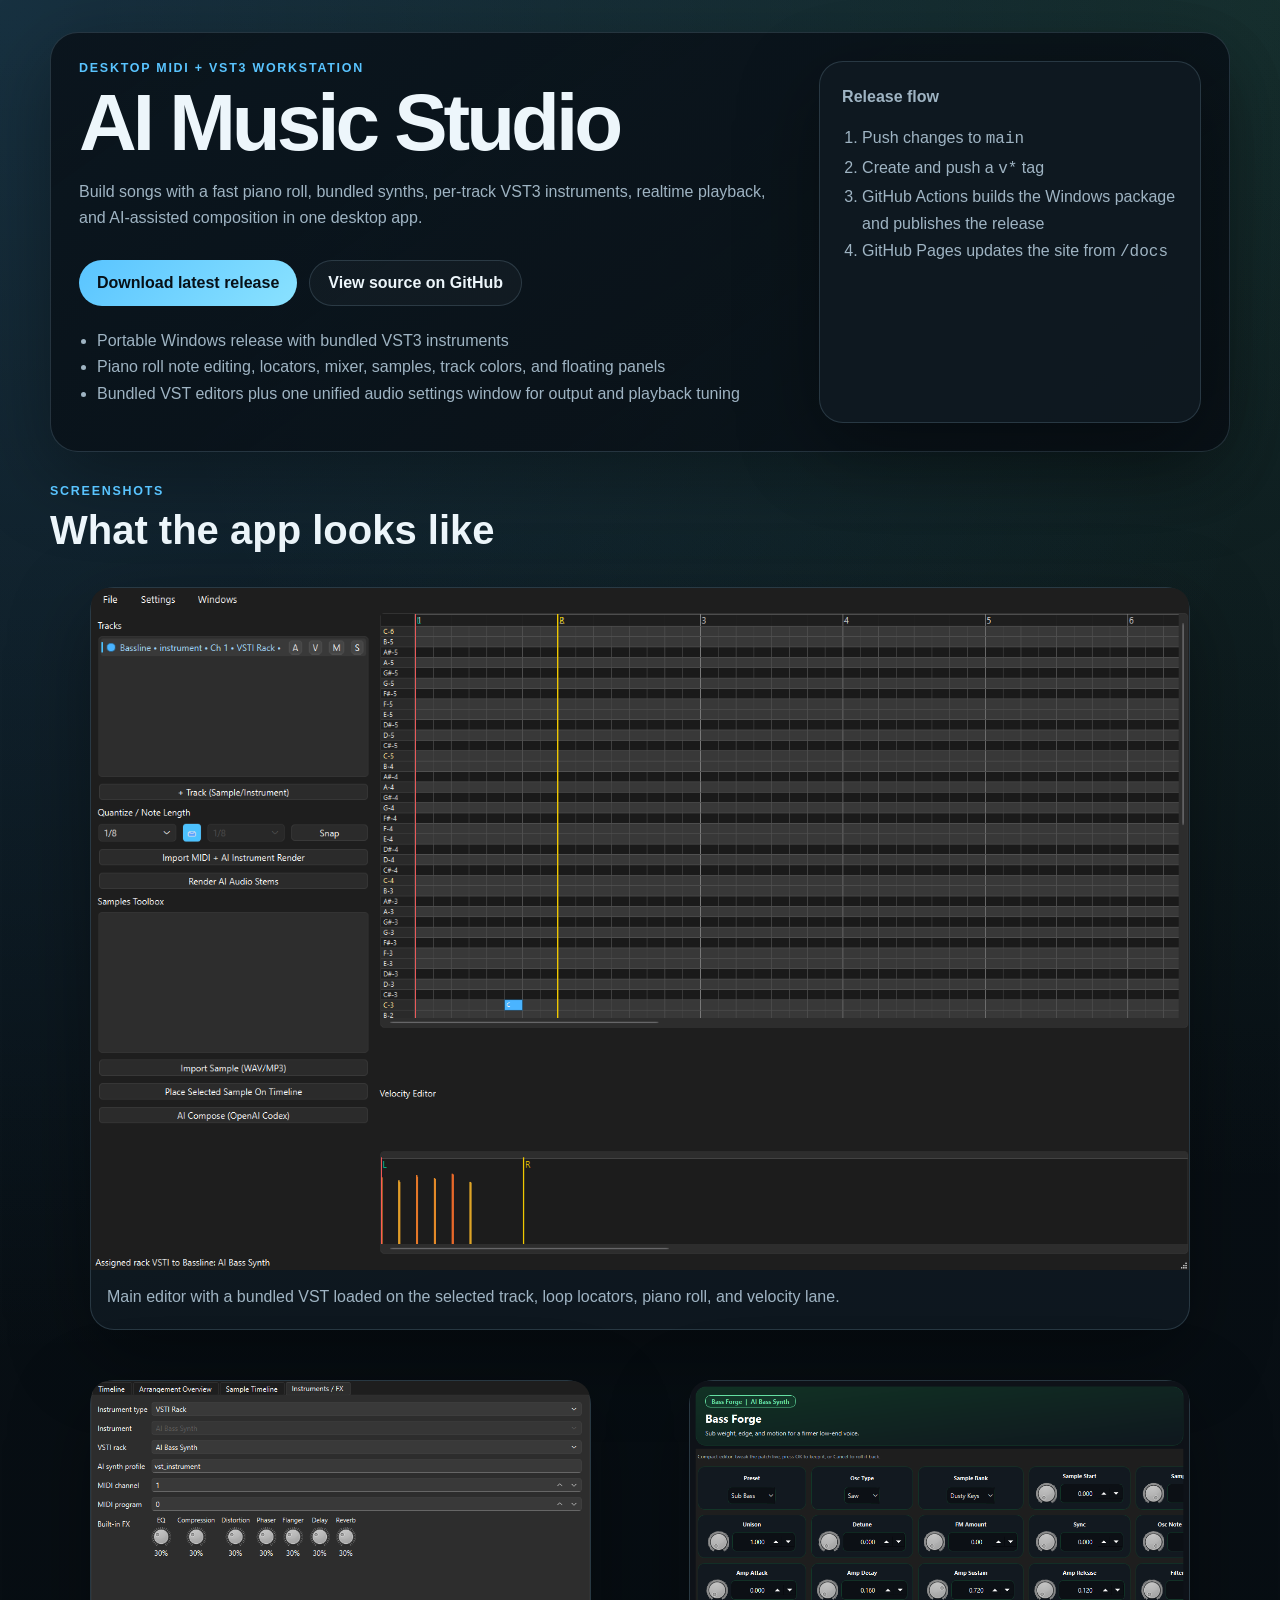
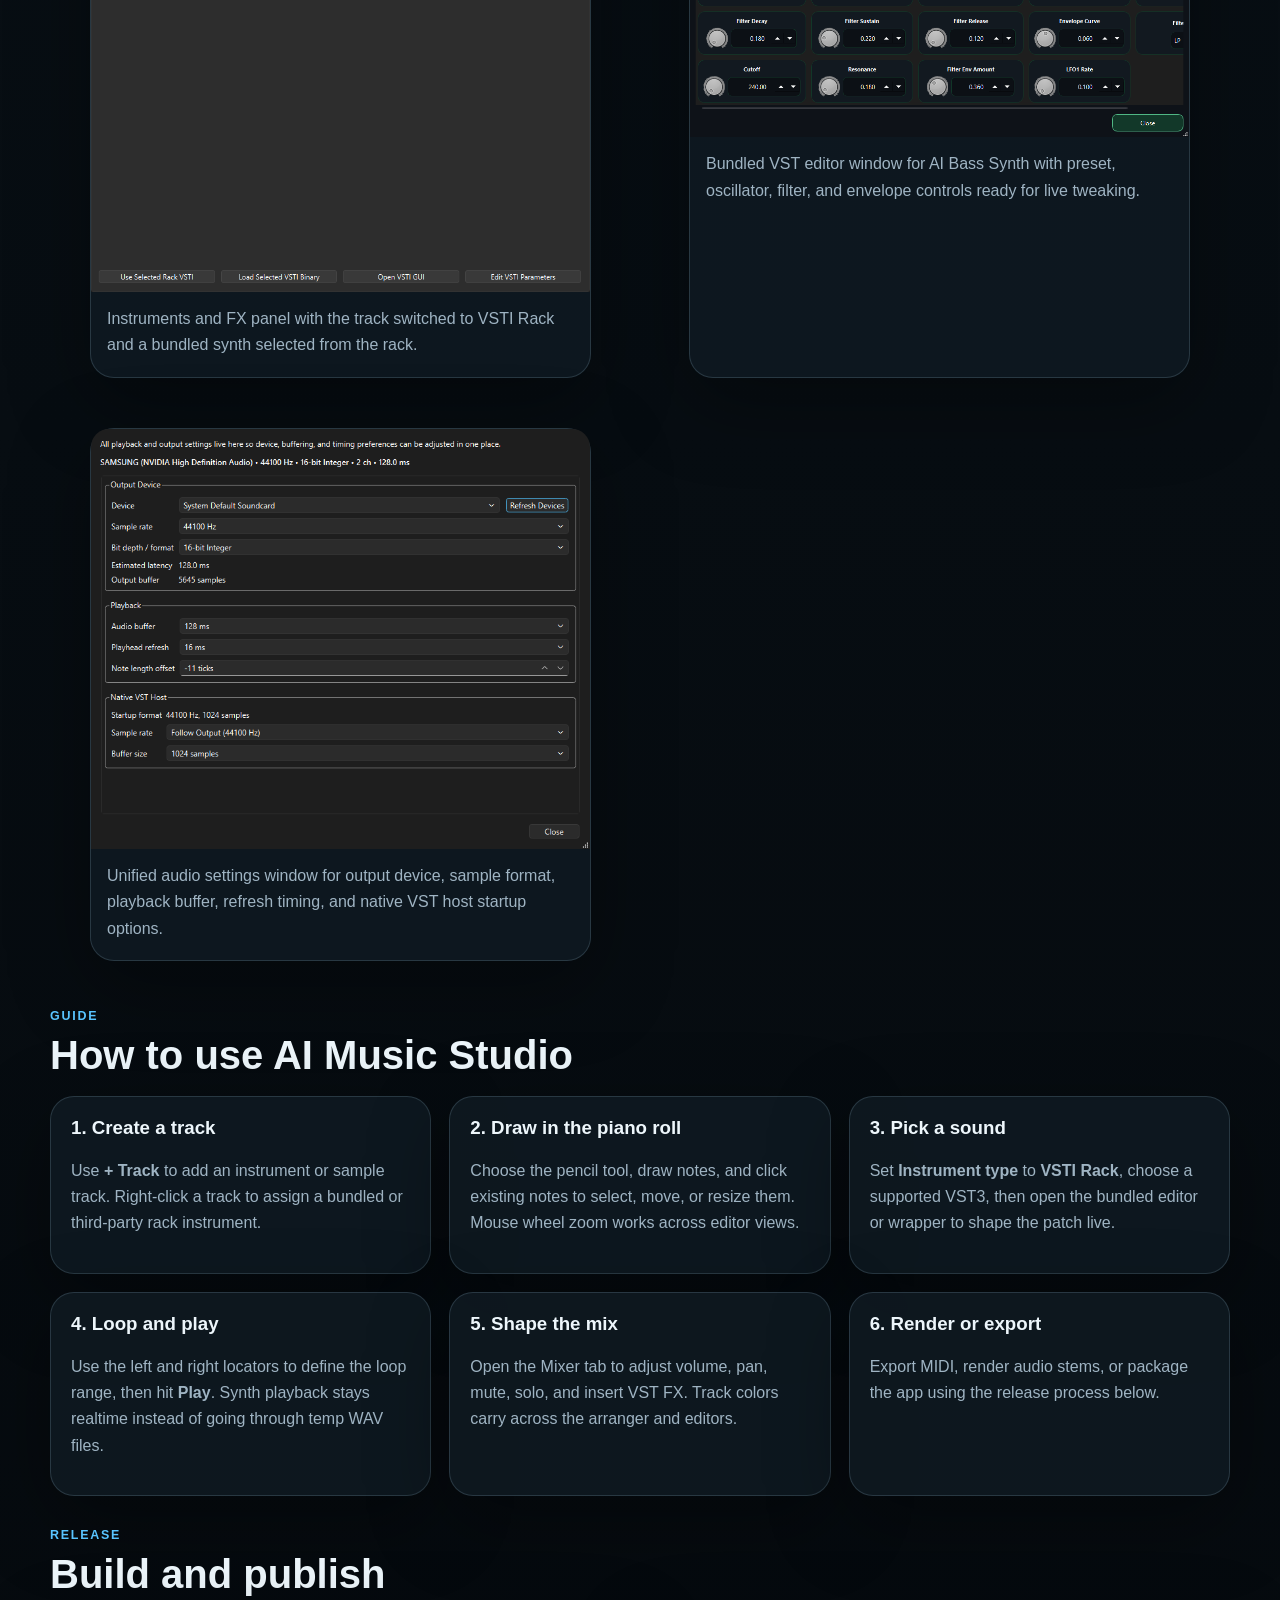
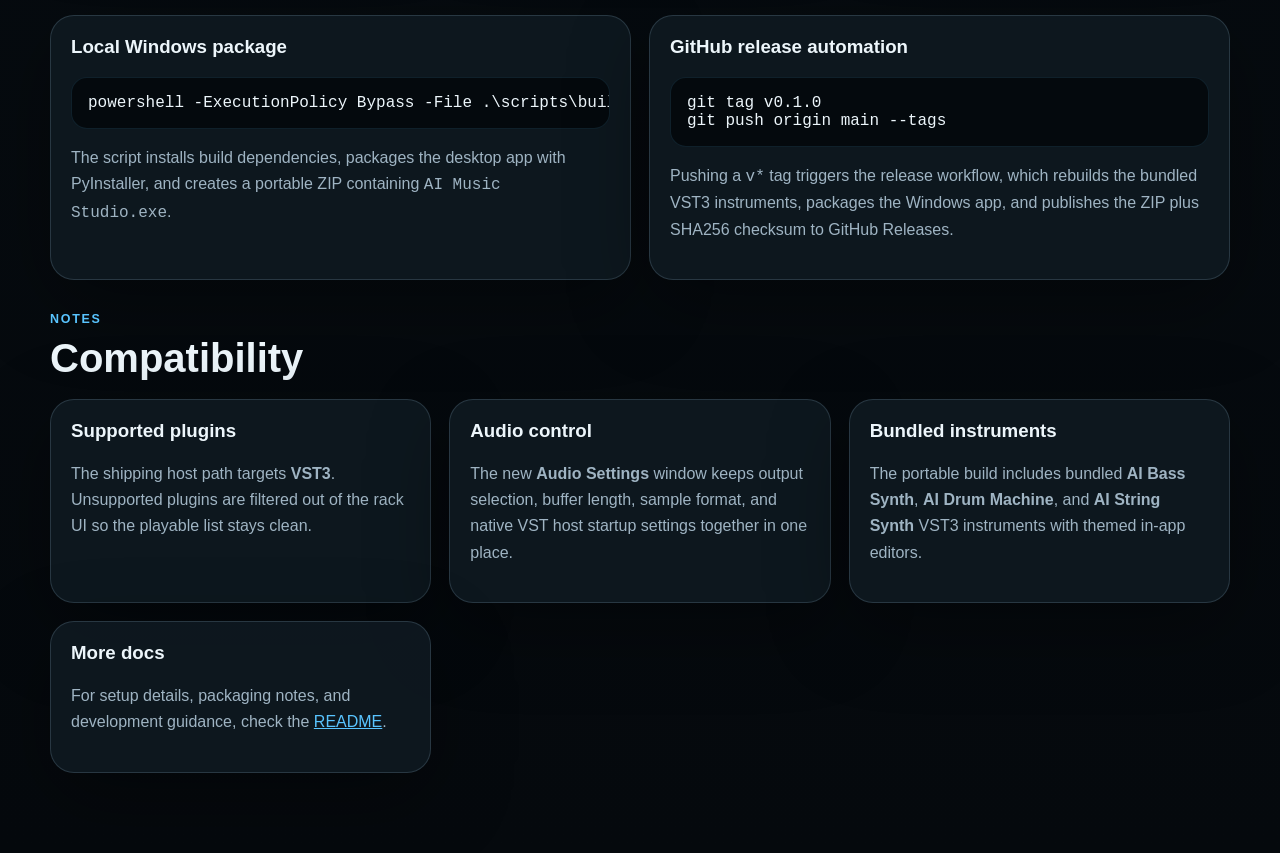
==== docs/index.html @ c8c03a12 "Refresh GitHub Pages screenshots and docs" ====
<!doctype html>
<html lang="en">
  <head>
    <meta charset="utf-8" />
    <meta name="viewport" content="width=device-width, initial-scale=1" />
    <title>AI Music Studio</title>
    <meta
      name="description"
      content="AI Music Studio is a desktop MIDI editor with piano-roll editing, bundled VST3 instruments, live rack assignment, a unified audio settings window, and AI-assisted composition."
    />
    <link rel="stylesheet" href="styles.css" />
  </head>
  <body>
    <div class="page-shell">
      <header class="hero">
        <div class="hero-copy">
          <p class="eyebrow">Desktop MIDI + VST3 workstation</p>
          <h1>AI Music Studio</h1>
          <p class="lede">
            Build songs with a fast piano roll, bundled synths, per-track VST3 instruments, realtime playback,
            and AI-assisted composition in one desktop app.
          </p>
          <div class="hero-actions">
            <a class="button button-primary" href="https://github.com/mysticalg/AI-Music-Studio/releases">Download latest release</a>
            <a class="button button-secondary" href="https://github.com/mysticalg/AI-Music-Studio">View source on GitHub</a>
          </div>
          <ul class="hero-points">
            <li>Portable Windows release with bundled VST3 instruments</li>
            <li>Piano roll note editing, locators, mixer, samples, track colors, and floating panels</li>
            <li>Bundled VST editors plus one unified audio settings window for output and playback tuning</li>
          </ul>
        </div>
        <div class="hero-card">
          <div class="hero-card-title">Release flow</div>
          <ol>
            <li>Push changes to <code>main</code></li>
            <li>Create and push a <code>v*</code> tag</li>
            <li>GitHub Actions builds the Windows package and publishes the release</li>
            <li>GitHub Pages updates the site from <code>/docs</code></li>
          </ol>
        </div>
      </header>

      <main>
        <section class="section">
          <div class="section-heading">
            <p class="eyebrow">Screenshots</p>
            <h2>What the app looks like</h2>
          </div>
          <div class="shot-grid">
            <figure class="shot shot-wide">
              <img src="assets/screenshots/main-window.png" alt="AI Music Studio main editor window" />
              <figcaption>Main editor with a bundled VST loaded on the selected track, loop locators, piano roll, and velocity lane.</figcaption>
            </figure>
            <figure class="shot">
              <img src="assets/screenshots/instrument-panel.png" alt="Panels window showing the Instruments and FX tab with a loaded rack VST" />
              <figcaption>Instruments and FX panel with the track switched to VSTI Rack and a bundled synth selected from the rack.</figcaption>
            </figure>
            <figure class="shot">
              <img src="assets/screenshots/vst-editor.png" alt="Bundled AI Bass Synth editor window inside AI Music Studio" />
              <figcaption>Bundled VST editor window for AI Bass Synth with preset, oscillator, filter, and envelope controls ready for live tweaking.</figcaption>
            </figure>
            <figure class="shot">
              <img src="assets/screenshots/audio-settings.png" alt="Audio settings window for playback output and native host configuration" />
              <figcaption>Unified audio settings window for output device, sample format, playback buffer, refresh timing, and native VST host startup options.</figcaption>
            </figure>
          </div>
        </section>

        <section class="section">
          <div class="section-heading">
            <p class="eyebrow">Guide</p>
            <h2>How to use AI Music Studio</h2>
          </div>
          <div class="guide-grid">
            <article class="guide-card">
              <h3>1. Create a track</h3>
              <p>Use <strong>+ Track</strong> to add an instrument or sample track. Right-click a track to assign a bundled or third-party rack instrument.</p>
            </article>
            <article class="guide-card">
              <h3>2. Draw in the piano roll</h3>
              <p>Choose the pencil tool, draw notes, and click existing notes to select, move, or resize them. Mouse wheel zoom works across editor views.</p>
            </article>
            <article class="guide-card">
              <h3>3. Pick a sound</h3>
              <p>Set <strong>Instrument type</strong> to <strong>VSTI Rack</strong>, choose a supported VST3, then open the bundled editor or wrapper to shape the patch live.</p>
            </article>
            <article class="guide-card">
              <h3>4. Loop and play</h3>
              <p>Use the left and right locators to define the loop range, then hit <strong>Play</strong>. Synth playback stays realtime instead of going through temp WAV files.</p>
            </article>
            <article class="guide-card">
              <h3>5. Shape the mix</h3>
              <p>Open the Mixer tab to adjust volume, pan, mute, solo, and insert VST FX. Track colors carry across the arranger and editors.</p>
            </article>
            <article class="guide-card">
              <h3>6. Render or export</h3>
              <p>Export MIDI, render audio stems, or package the app using the release process below.</p>
            </article>
          </div>
        </section>

        <section class="section release-section">
          <div class="section-heading">
            <p class="eyebrow">Release</p>
            <h2>Build and publish</h2>
          </div>
          <div class="release-grid">
            <div class="release-card">
              <h3>Local Windows package</h3>
              <pre><code>powershell -ExecutionPolicy Bypass -File .\scripts\build_windows_release.ps1 -ReleaseVersion v0.1.0</code></pre>
              <p>The script installs build dependencies, packages the desktop app with PyInstaller, and creates a portable ZIP containing <code>AI Music Studio.exe</code>.</p>
            </div>
            <div class="release-card">
              <h3>GitHub release automation</h3>
              <pre><code>git tag v0.1.0
git push origin main --tags</code></pre>
              <p>Pushing a <code>v*</code> tag triggers the release workflow, which rebuilds the bundled VST3 instruments, packages the Windows app, and publishes the ZIP plus SHA256 checksum to GitHub Releases.</p>
            </div>
          </div>
        </section>

        <section class="section">
          <div class="section-heading">
            <p class="eyebrow">Notes</p>
            <h2>Compatibility</h2>
          </div>
          <div class="note-grid">
            <div class="note-card">
              <h3>Supported plugins</h3>
              <p>The shipping host path targets <strong>VST3</strong>. Unsupported plugins are filtered out of the rack UI so the playable list stays clean.</p>
            </div>
            <div class="note-card">
              <h3>Audio control</h3>
              <p>The new <strong>Audio Settings</strong> window keeps output selection, buffer length, sample format, and native VST host startup settings together in one place.</p>
            </div>
            <div class="note-card">
              <h3>Bundled instruments</h3>
              <p>The portable build includes bundled <strong>AI Bass Synth</strong>, <strong>AI Drum Machine</strong>, and <strong>AI String Synth</strong> VST3 instruments with themed in-app editors.</p>
            </div>
            <div class="note-card">
              <h3>More docs</h3>
              <p>For setup details, packaging notes, and development guidance, check the <a href="https://github.com/mysticalg/AI-Music-Studio/blob/main/README.md">README</a>.</p>
            </div>
          </div>
        </section>
      </main>
    </div>
  </body>
</html>
---- docs/styles.css ----
:root {
  --bg: #091117;
  --bg-alt: #0f1a22;
  --panel: rgba(15, 26, 34, 0.88);
  --panel-strong: #111d26;
  --line: rgba(126, 158, 180, 0.24);
  --text: #edf6fb;
  --muted: #9fb4c3;
  --accent: #59c4ff;
  --accent-strong: #0090d8;
  --success: #5fd0a5;
  --shadow: 0 24px 80px rgba(0, 0, 0, 0.35);
}

* {
  box-sizing: border-box;
}

html {
  scroll-behavior: smooth;
}

body {
  margin: 0;
  color: var(--text);
  background:
    radial-gradient(circle at top left, rgba(89, 196, 255, 0.18), transparent 32%),
    radial-gradient(circle at top right, rgba(95, 208, 165, 0.15), transparent 28%),
    linear-gradient(180deg, var(--bg) 0%, #05090d 100%);
  font-family: "Segoe UI", "Helvetica Neue", sans-serif;
}

code,
pre {
  font-family: "Cascadia Code", "SFMono-Regular", Consolas, monospace;
}

.page-shell {
  width: min(1180px, calc(100% - 32px));
  margin: 0 auto;
  padding: 32px 0 80px;
}

.hero {
  display: grid;
  grid-template-columns: minmax(0, 1.5fr) minmax(280px, 0.8fr);
  gap: 24px;
  align-items: stretch;
  padding: 28px;
  border: 1px solid var(--line);
  border-radius: 28px;
  background: linear-gradient(145deg, rgba(10, 20, 28, 0.95), rgba(8, 14, 20, 0.84));
  box-shadow: var(--shadow);
}

.eyebrow {
  margin: 0 0 10px;
  font-size: 0.78rem;
  font-weight: 700;
  letter-spacing: 0.14em;
  text-transform: uppercase;
  color: var(--accent);
}

h1,
h2,
h3,
p,
ol,
ul,
figcaption {
  margin-top: 0;
}

h1 {
  font-size: clamp(2.8rem, 7vw, 5rem);
  line-height: 0.95;
  letter-spacing: -0.05em;
  margin-bottom: 18px;
}

h2 {
  font-size: clamp(1.7rem, 4vw, 2.5rem);
  margin-bottom: 0;
}

.lede,
.hero-points,
.hero-card,
.guide-card p,
.release-card p,
.note-card p,
figcaption {
  color: var(--muted);
  line-height: 1.65;
}

.hero-actions {
  display: flex;
  flex-wrap: wrap;
  gap: 12px;
  margin: 28px 0 22px;
}

.button {
  display: inline-flex;
  align-items: center;
  justify-content: center;
  min-height: 46px;
  padding: 0 18px;
  border-radius: 999px;
  text-decoration: none;
  font-weight: 700;
  transition: transform 160ms ease, border-color 160ms ease, background 160ms ease;
}

.button:hover {
  transform: translateY(-1px);
}

.button-primary {
  color: #071017;
  background: linear-gradient(135deg, var(--accent), #8ae2ff);
}

.button-secondary {
  color: var(--text);
  border: 1px solid var(--line);
  background: rgba(255, 255, 255, 0.03);
}

.hero-points {
  padding-left: 18px;
}

.hero-card,
.shot,
.guide-card,
.release-card,
.note-card {
  border: 1px solid var(--line);
  border-radius: 24px;
  background: var(--panel);
  box-shadow: var(--shadow);
}

.hero-card {
  padding: 22px;
}

.hero-card-title {
  font-size: 1rem;
  font-weight: 700;
  margin-bottom: 14px;
}

.hero-card ol {
  margin: 0;
  padding-left: 20px;
  color: var(--muted);
  line-height: 1.7;
}

.section {
  margin-top: 32px;
}

.section-heading {
  margin-bottom: 18px;
}

.shot-grid,
.guide-grid,
.release-grid,
.note-grid {
  display: grid;
  gap: 18px;
}

.shot-grid {
  grid-template-columns: repeat(2, minmax(0, 1fr));
}

.shot-wide {
  grid-column: 1 / -1;
}

.shot img {
  display: block;
  width: 100%;
  height: auto;
  border-radius: 18px 18px 0 0;
}

.shot figcaption {
  padding: 14px 16px 18px;
}

.guide-grid,
.note-grid {
  grid-template-columns: repeat(3, minmax(0, 1fr));
}

.guide-card,
.note-card,
.release-card {
  padding: 20px;
}

.release-grid {
  grid-template-columns: repeat(2, minmax(0, 1fr));
}

.release-card pre {
  overflow-x: auto;
  padding: 16px;
  border-radius: 16px;
  background: rgba(4, 8, 12, 0.9);
  border: 1px solid rgba(89, 196, 255, 0.12);
}

a {
  color: var(--accent);
}

@media (max-width: 920px) {
  .hero,
  .shot-grid,
  .guide-grid,
  .release-grid,
  .note-grid {
    grid-template-columns: 1fr;
  }

  .page-shell {
    width: min(100% - 20px, 1180px);
    padding-top: 20px;
  }

  .hero {
    padding: 20px;
  }
}
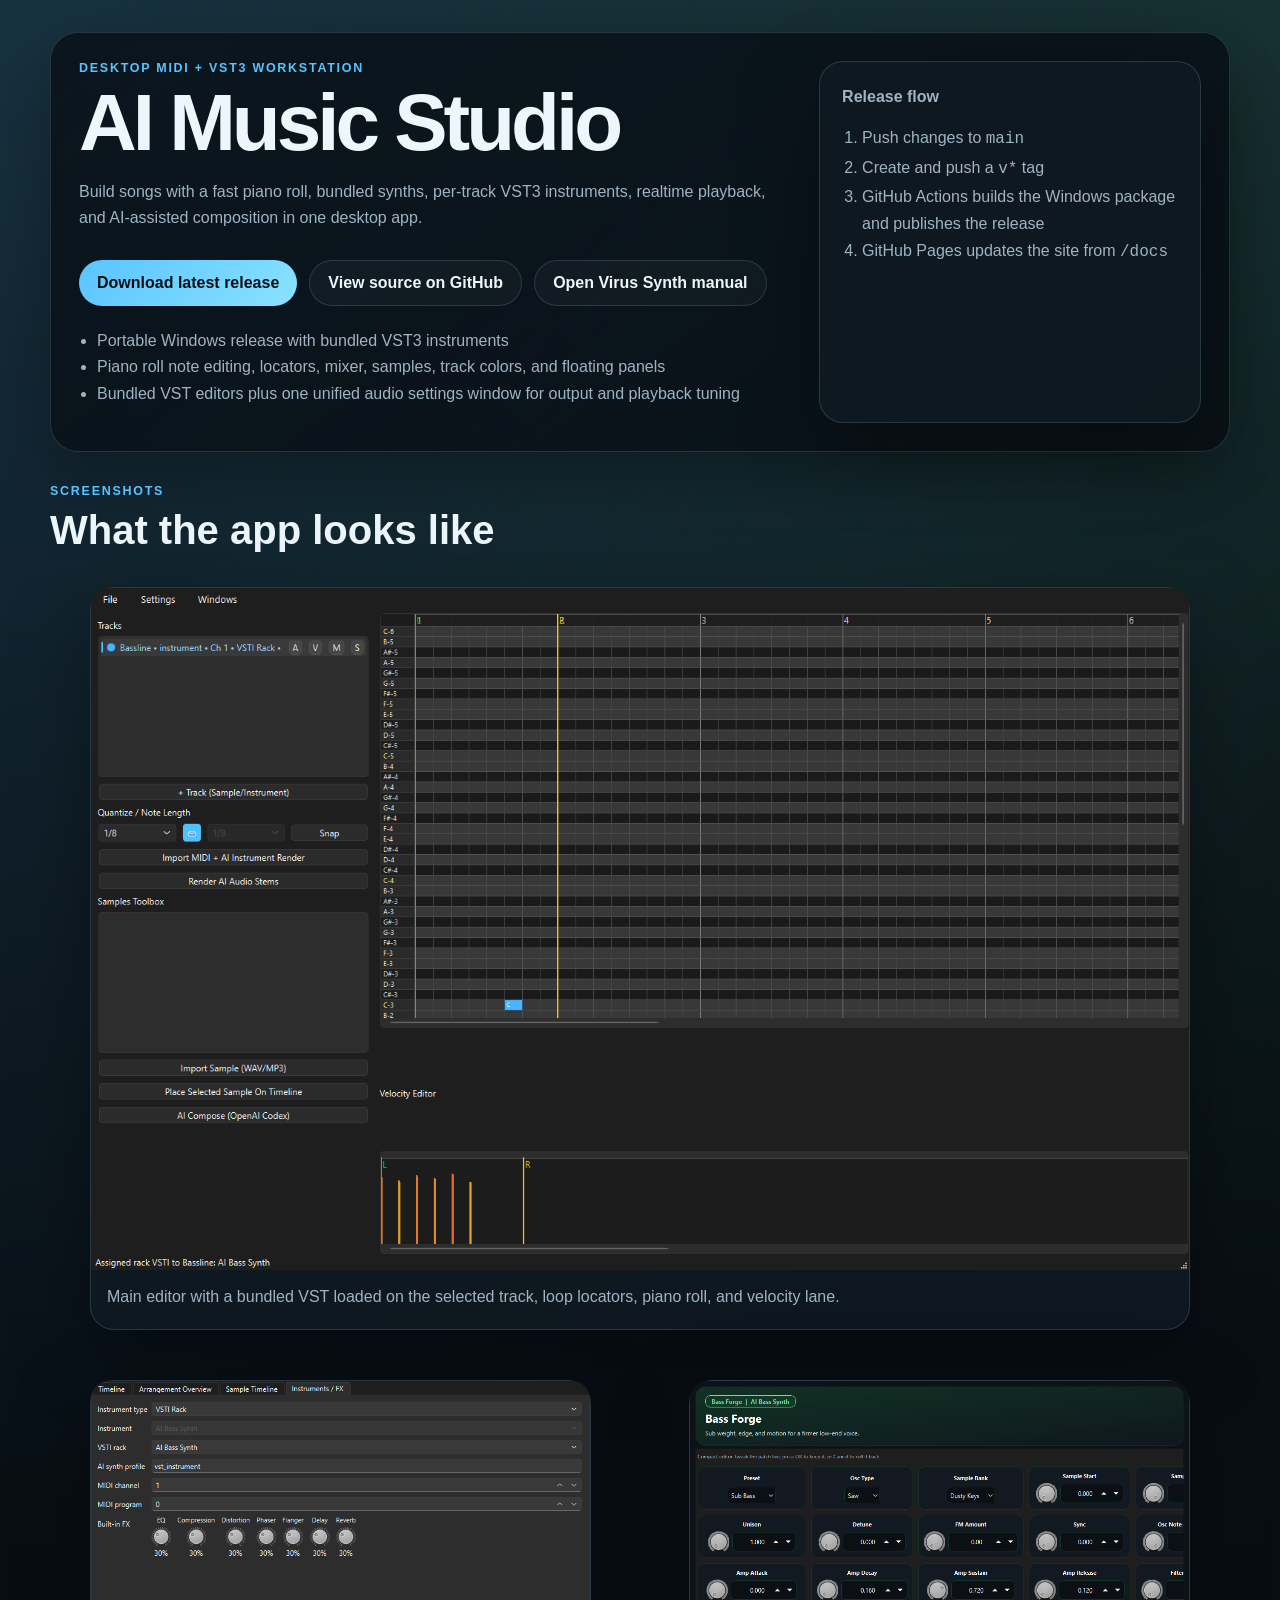
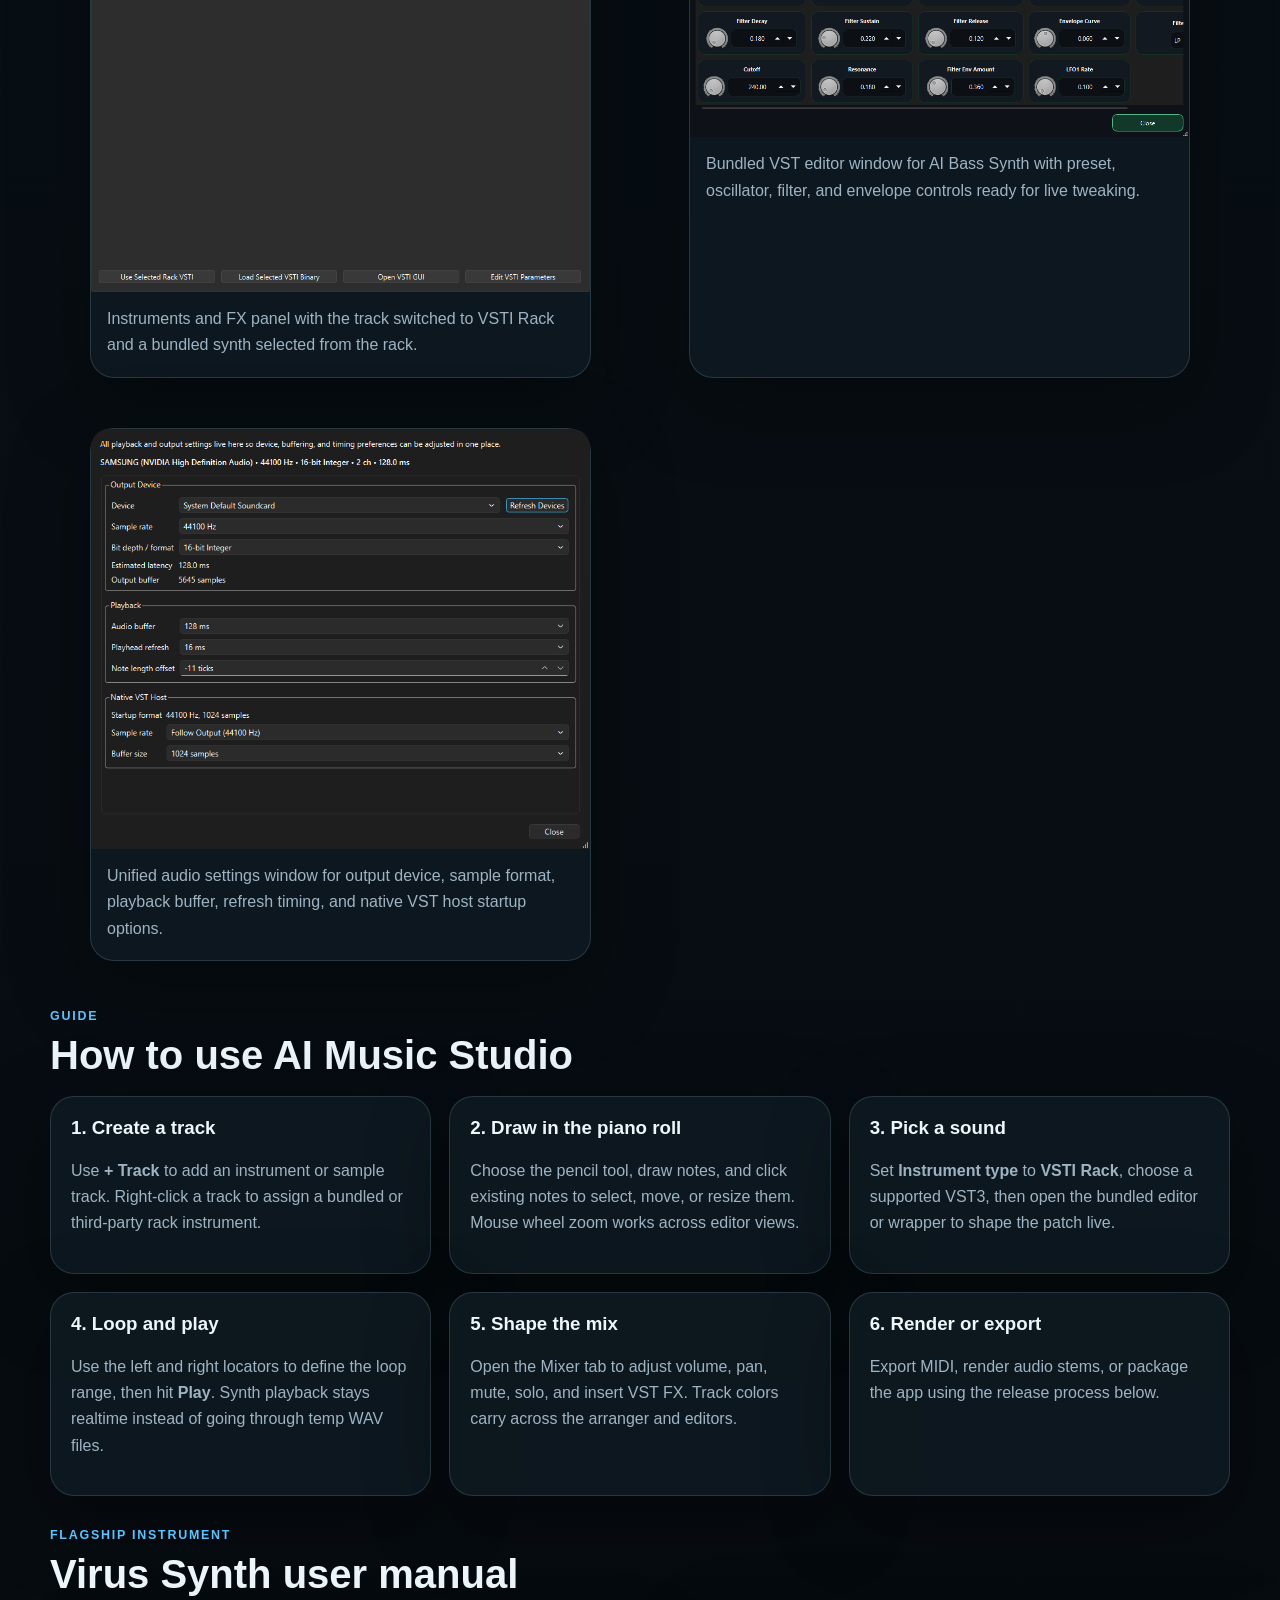
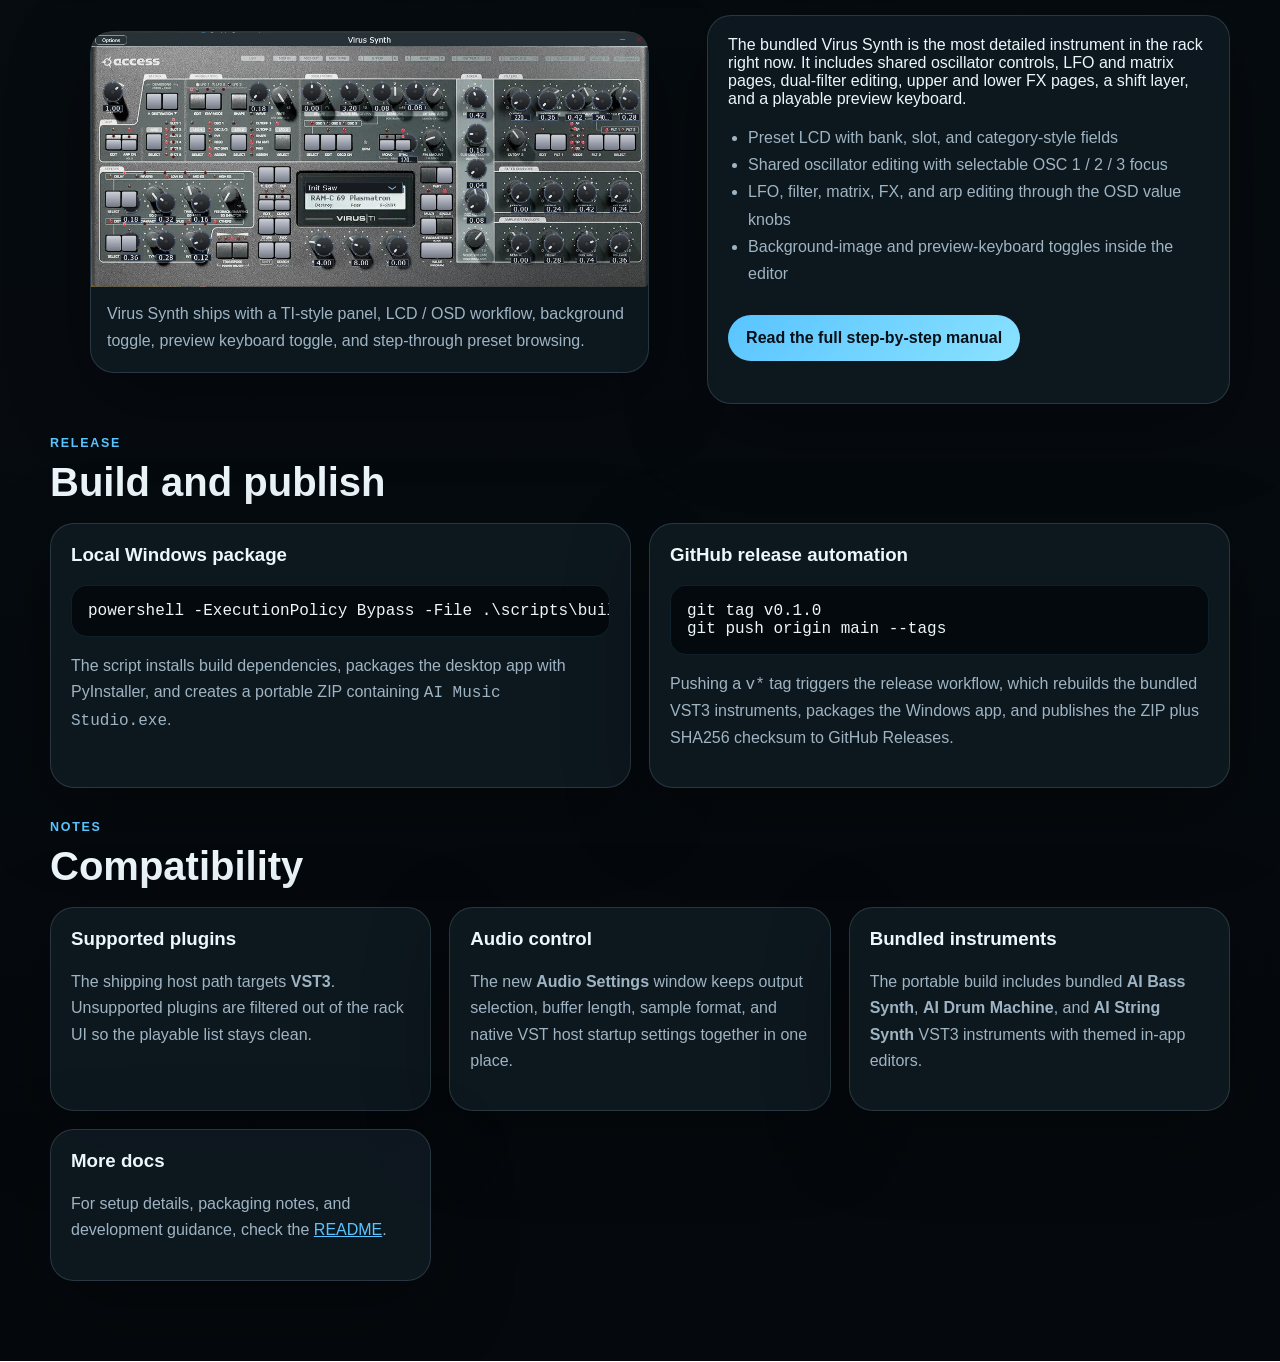
==== commit 0494df71: "Deepen Virus synth engine and add user manual" ====
--- a/docs/index.html
+++ b/docs/index.html
@@ -23,6 +23,7 @@
           <div class="hero-actions">
             <a class="button button-primary" href="https://github.com/mysticalg/AI-Music-Studio/releases">Download latest release</a>
             <a class="button button-secondary" href="https://github.com/mysticalg/AI-Music-Studio">View source on GitHub</a>
+            <a class="button button-secondary" href="virus-synth.html">Open Virus Synth manual</a>
           </div>
           <ul class="hero-points">
             <li>Portable Windows release with bundled VST3 instruments</li>
@@ -100,6 +101,34 @@
           </div>
         </section>
 
+        <section class="section">
+          <div class="section-heading">
+            <p class="eyebrow">Flagship Instrument</p>
+            <h2>Virus Synth user manual</h2>
+          </div>
+          <div class="feature-split">
+            <figure class="shot">
+              <img src="assets/screenshots/virus/virus-synth-overview.png" alt="Virus Synth editor overview with Access-style panel and LCD display" />
+              <figcaption>Virus Synth ships with a TI-style panel, LCD / OSD workflow, background toggle, preview keyboard toggle, and step-through preset browsing.</figcaption>
+            </figure>
+            <div class="feature-copy">
+              <p>
+                The bundled Virus Synth is the most detailed instrument in the rack right now. It includes shared oscillator controls,
+                LFO and matrix pages, dual-filter editing, upper and lower FX pages, a shift layer, and a playable preview keyboard.
+              </p>
+              <ul class="feature-list">
+                <li>Preset LCD with bank, slot, and category-style fields</li>
+                <li>Shared oscillator editing with selectable OSC 1 / 2 / 3 focus</li>
+                <li>LFO, filter, matrix, FX, and arp editing through the OSD value knobs</li>
+                <li>Background-image and preview-keyboard toggles inside the editor</li>
+              </ul>
+              <div class="hero-actions">
+                <a class="button button-primary" href="virus-synth.html">Read the full step-by-step manual</a>
+              </div>
+            </div>
+          </div>
+        </section>
+
         <section class="section release-section">
           <div class="section-heading">
             <p class="eyebrow">Release</p>
--- a/docs/styles.css
+++ b/docs/styles.css
@@ -172,7 +172,8 @@
 .shot-grid,
 .guide-grid,
 .release-grid,
-.note-grid {
+.note-grid,
+.feature-split {
   display: grid;
   gap: 18px;
 }
@@ -201,10 +202,49 @@
   grid-template-columns: repeat(3, minmax(0, 1fr));
 }
 
+.feature-split,
+.manual-step {
+  grid-template-columns: minmax(0, 1.1fr) minmax(280px, 0.9fr);
+  align-items: start;
+}
+
 .guide-card,
 .note-card,
 .release-card {
   padding: 20px;
+}
+
+.feature-copy,
+.manual-copy {
+  border: 1px solid var(--line);
+  border-radius: 24px;
+  background: var(--panel);
+  box-shadow: var(--shadow);
+  padding: 20px;
+}
+
+.feature-list,
+.manual-list {
+  margin: 0;
+  padding-left: 20px;
+  color: var(--muted);
+  line-height: 1.7;
+}
+
+.manual-tip {
+  margin-bottom: 0;
+  padding: 14px 16px;
+  border-radius: 16px;
+  border: 1px solid rgba(89, 196, 255, 0.18);
+  background: rgba(89, 196, 255, 0.08);
+}
+
+.manual-hero {
+  grid-template-columns: minmax(0, 1.35fr) minmax(280px, 0.8fr);
+}
+
+.manual-media {
+  margin: 0;
 }
 
 .release-grid {
@@ -228,7 +268,9 @@
   .shot-grid,
   .guide-grid,
   .release-grid,
-  .note-grid {
+  .note-grid,
+  .feature-split,
+  .manual-step {
     grid-template-columns: 1fr;
   }
 
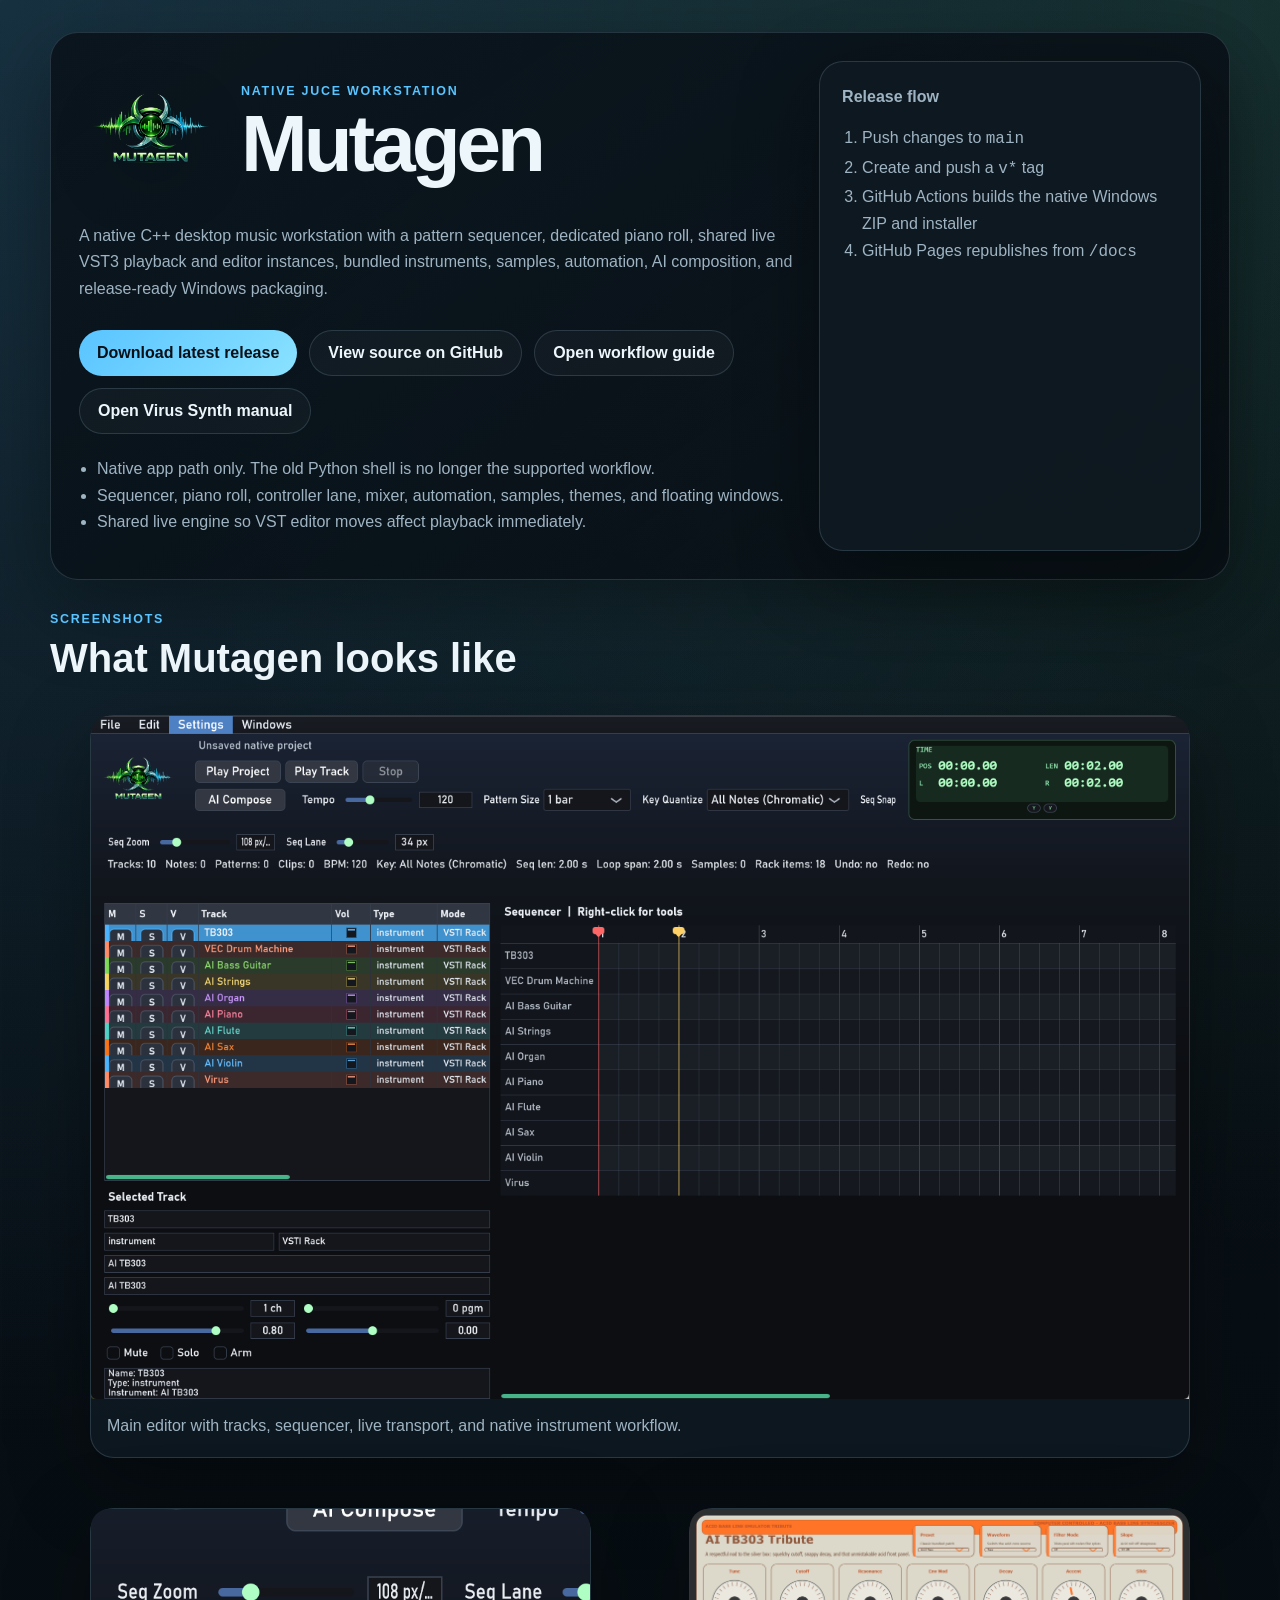
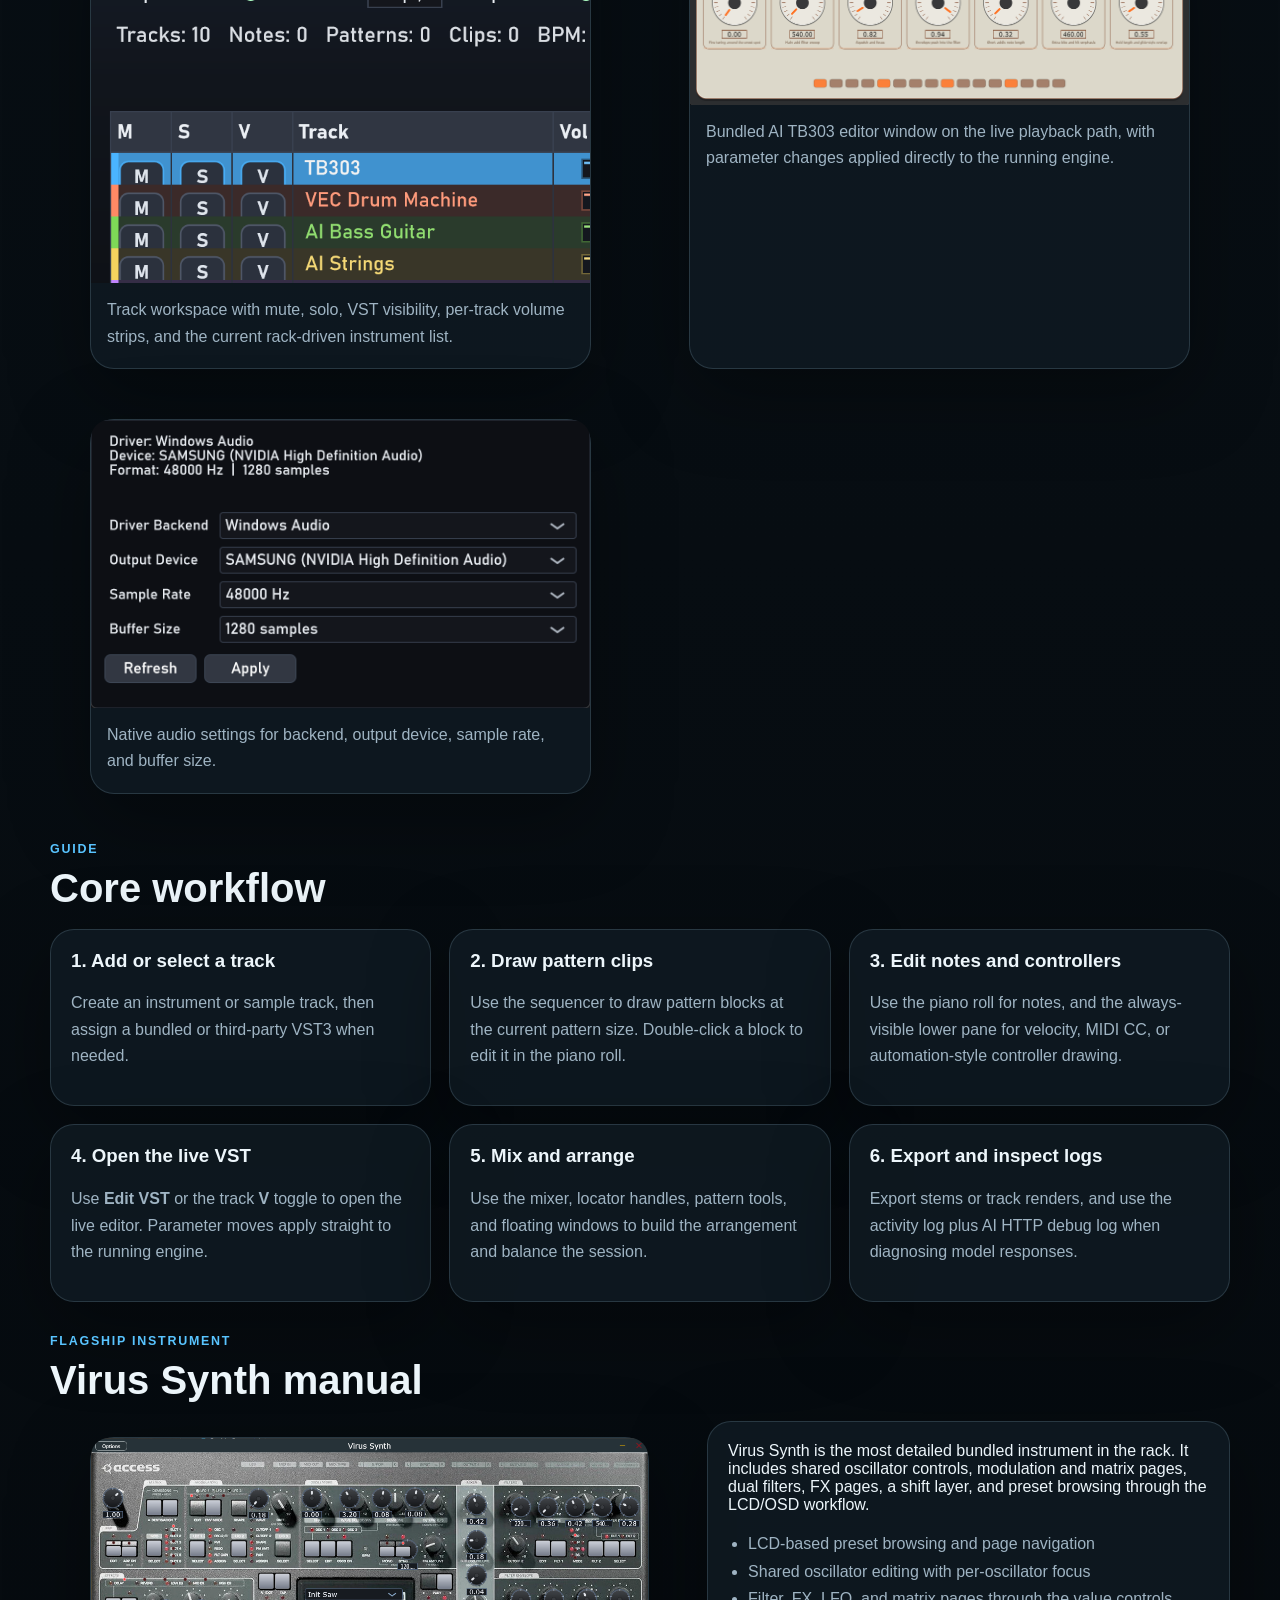
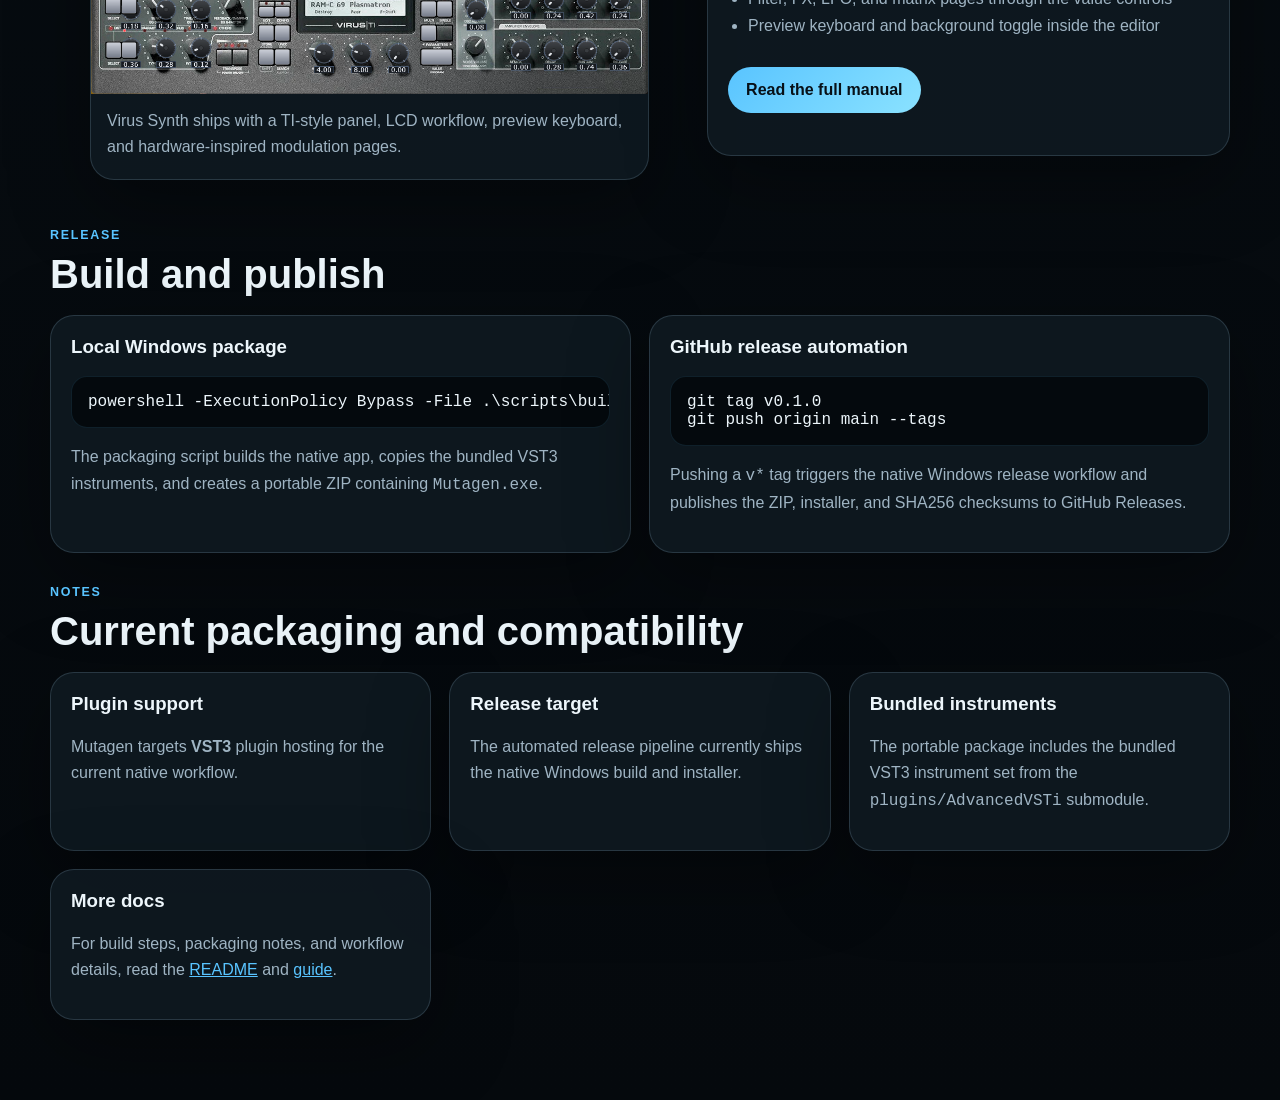
==== commit bcae8f9b: "Remove legacy Python path and refresh Mutagen docs" ====
--- a/docs/index.html
+++ b/docs/index.html
@@ -3,10 +3,10 @@
   <head>
     <meta charset="utf-8" />
     <meta name="viewport" content="width=device-width, initial-scale=1" />
-    <title>AI Music Studio</title>
+    <title>Mutagen</title>
     <meta
       name="description"
-      content="AI Music Studio is a desktop MIDI editor with piano-roll editing, bundled VST3 instruments, live rack assignment, a unified audio settings window, and AI-assisted composition."
+      content="Mutagen is a native C++ desktop music workstation with a sequencer, piano roll, shared live VST3 engine, bundled instruments, automation, samples, and AI-assisted composition."
     />
     <link rel="stylesheet" href="styles.css" />
   </head>
@@ -14,21 +14,28 @@
     <div class="page-shell">
       <header class="hero">
         <div class="hero-copy">
-          <p class="eyebrow">Desktop MIDI + VST3 workstation</p>
-          <h1>AI Music Studio</h1>
+          <div class="hero-brand">
+            <img class="hero-logo" src="assets/mutagen-logo.png" alt="Mutagen logo" />
+            <div class="hero-brand-copy">
+              <p class="eyebrow">Native JUCE workstation</p>
+              <h1>Mutagen</h1>
+            </div>
+          </div>
           <p class="lede">
-            Build songs with a fast piano roll, bundled synths, per-track VST3 instruments, realtime playback,
-            and AI-assisted composition in one desktop app.
+            A native C++ desktop music workstation with a pattern sequencer, dedicated piano roll,
+            shared live VST3 playback and editor instances, bundled instruments, samples, automation,
+            AI composition, and release-ready Windows packaging.
           </p>
           <div class="hero-actions">
             <a class="button button-primary" href="https://github.com/mysticalg/AI-Music-Studio/releases">Download latest release</a>
             <a class="button button-secondary" href="https://github.com/mysticalg/AI-Music-Studio">View source on GitHub</a>
+            <a class="button button-secondary" href="https://github.com/mysticalg/AI-Music-Studio/blob/main/GUIDE.md">Open workflow guide</a>
             <a class="button button-secondary" href="virus-synth.html">Open Virus Synth manual</a>
           </div>
           <ul class="hero-points">
-            <li>Portable Windows release with bundled VST3 instruments</li>
-            <li>Piano roll note editing, locators, mixer, samples, track colors, and floating panels</li>
-            <li>Bundled VST editors plus one unified audio settings window for output and playback tuning</li>
+            <li>Native app path only. The old Python shell is no longer the supported workflow.</li>
+            <li>Sequencer, piano roll, controller lane, mixer, automation, samples, themes, and floating windows.</li>
+            <li>Shared live engine so VST editor moves affect playback immediately.</li>
           </ul>
         </div>
         <div class="hero-card">
@@ -36,8 +43,8 @@
           <ol>
             <li>Push changes to <code>main</code></li>
             <li>Create and push a <code>v*</code> tag</li>
-            <li>GitHub Actions builds the Windows package and publishes the release</li>
-            <li>GitHub Pages updates the site from <code>/docs</code></li>
+            <li>GitHub Actions builds the native Windows ZIP and installer</li>
+            <li>GitHub Pages republishes from <code>/docs</code></li>
           </ol>
         </div>
       </header>
@@ -46,24 +53,24 @@
         <section class="section">
           <div class="section-heading">
             <p class="eyebrow">Screenshots</p>
-            <h2>What the app looks like</h2>
+            <h2>What Mutagen looks like</h2>
           </div>
           <div class="shot-grid">
             <figure class="shot shot-wide">
-              <img src="assets/screenshots/main-window.png" alt="AI Music Studio main editor window" />
-              <figcaption>Main editor with a bundled VST loaded on the selected track, loop locators, piano roll, and velocity lane.</figcaption>
+              <img src="assets/screenshots/main-window.png" alt="Mutagen main editor window" />
+              <figcaption>Main editor with tracks, sequencer, live transport, and native instrument workflow.</figcaption>
             </figure>
             <figure class="shot">
-              <img src="assets/screenshots/instrument-panel.png" alt="Panels window showing the Instruments and FX tab with a loaded rack VST" />
-              <figcaption>Instruments and FX panel with the track switched to VSTI Rack and a bundled synth selected from the rack.</figcaption>
+              <img src="assets/screenshots/instrument-panel.png" alt="Track workspace and instrument lanes in Mutagen" />
+              <figcaption>Track workspace with mute, solo, VST visibility, per-track volume strips, and the current rack-driven instrument list.</figcaption>
             </figure>
             <figure class="shot">
-              <img src="assets/screenshots/vst-editor.png" alt="Bundled AI Bass Synth editor window inside AI Music Studio" />
-              <figcaption>Bundled VST editor window for AI Bass Synth with preset, oscillator, filter, and envelope controls ready for live tweaking.</figcaption>
+              <img src="assets/screenshots/vst-editor.png" alt="AI TB303 editor window in Mutagen" />
+              <figcaption>Bundled AI TB303 editor window on the live playback path, with parameter changes applied directly to the running engine.</figcaption>
             </figure>
             <figure class="shot">
-              <img src="assets/screenshots/audio-settings.png" alt="Audio settings window for playback output and native host configuration" />
-              <figcaption>Unified audio settings window for output device, sample format, playback buffer, refresh timing, and native VST host startup options.</figcaption>
+              <img src="assets/screenshots/audio-settings.png" alt="Native audio settings window" />
+              <figcaption>Native audio settings for backend, output device, sample rate, and buffer size.</figcaption>
             </figure>
           </div>
         </section>
@@ -71,32 +78,32 @@
         <section class="section">
           <div class="section-heading">
             <p class="eyebrow">Guide</p>
-            <h2>How to use AI Music Studio</h2>
+            <h2>Core workflow</h2>
           </div>
           <div class="guide-grid">
             <article class="guide-card">
-              <h3>1. Create a track</h3>
-              <p>Use <strong>+ Track</strong> to add an instrument or sample track. Right-click a track to assign a bundled or third-party rack instrument.</p>
+              <h3>1. Add or select a track</h3>
+              <p>Create an instrument or sample track, then assign a bundled or third-party VST3 when needed.</p>
             </article>
             <article class="guide-card">
-              <h3>2. Draw in the piano roll</h3>
-              <p>Choose the pencil tool, draw notes, and click existing notes to select, move, or resize them. Mouse wheel zoom works across editor views.</p>
+              <h3>2. Draw pattern clips</h3>
+              <p>Use the sequencer to draw pattern blocks at the current pattern size. Double-click a block to edit it in the piano roll.</p>
             </article>
             <article class="guide-card">
-              <h3>3. Pick a sound</h3>
-              <p>Set <strong>Instrument type</strong> to <strong>VSTI Rack</strong>, choose a supported VST3, then open the bundled editor or wrapper to shape the patch live.</p>
+              <h3>3. Edit notes and controllers</h3>
+              <p>Use the piano roll for notes, and the always-visible lower pane for velocity, MIDI CC, or automation-style controller drawing.</p>
             </article>
             <article class="guide-card">
-              <h3>4. Loop and play</h3>
-              <p>Use the left and right locators to define the loop range, then hit <strong>Play</strong>. Synth playback stays realtime instead of going through temp WAV files.</p>
+              <h3>4. Open the live VST</h3>
+              <p>Use <strong>Edit VST</strong> or the track <strong>V</strong> toggle to open the live editor. Parameter moves apply straight to the running engine.</p>
             </article>
             <article class="guide-card">
-              <h3>5. Shape the mix</h3>
-              <p>Open the Mixer tab to adjust volume, pan, mute, solo, and insert VST FX. Track colors carry across the arranger and editors.</p>
+              <h3>5. Mix and arrange</h3>
+              <p>Use the mixer, locator handles, pattern tools, and floating windows to build the arrangement and balance the session.</p>
             </article>
             <article class="guide-card">
-              <h3>6. Render or export</h3>
-              <p>Export MIDI, render audio stems, or package the app using the release process below.</p>
+              <h3>6. Export and inspect logs</h3>
+              <p>Export stems or track renders, and use the activity log plus AI HTTP debug log when diagnosing model responses.</p>
             </article>
           </div>
         </section>
@@ -104,26 +111,26 @@
         <section class="section">
           <div class="section-heading">
             <p class="eyebrow">Flagship Instrument</p>
-            <h2>Virus Synth user manual</h2>
+            <h2>Virus Synth manual</h2>
           </div>
           <div class="feature-split">
             <figure class="shot">
-              <img src="assets/screenshots/virus/virus-synth-overview.png" alt="Virus Synth editor overview with Access-style panel and LCD display" />
-              <figcaption>Virus Synth ships with a TI-style panel, LCD / OSD workflow, background toggle, preview keyboard toggle, and step-through preset browsing.</figcaption>
+              <img src="assets/screenshots/virus/virus-synth-overview.png" alt="Virus Synth editor overview" />
+              <figcaption>Virus Synth ships with a TI-style panel, LCD workflow, preview keyboard, and hardware-inspired modulation pages.</figcaption>
             </figure>
             <div class="feature-copy">
               <p>
-                The bundled Virus Synth is the most detailed instrument in the rack right now. It includes shared oscillator controls,
-                LFO and matrix pages, dual-filter editing, upper and lower FX pages, a shift layer, and a playable preview keyboard.
+                Virus Synth is the most detailed bundled instrument in the rack. It includes shared oscillator controls,
+                modulation and matrix pages, dual filters, FX pages, a shift layer, and preset browsing through the LCD/OSD workflow.
               </p>
               <ul class="feature-list">
-                <li>Preset LCD with bank, slot, and category-style fields</li>
-                <li>Shared oscillator editing with selectable OSC 1 / 2 / 3 focus</li>
-                <li>LFO, filter, matrix, FX, and arp editing through the OSD value knobs</li>
-                <li>Background-image and preview-keyboard toggles inside the editor</li>
+                <li>LCD-based preset browsing and page navigation</li>
+                <li>Shared oscillator editing with per-oscillator focus</li>
+                <li>Filter, FX, LFO, and matrix pages through the value controls</li>
+                <li>Preview keyboard and background toggle inside the editor</li>
               </ul>
               <div class="hero-actions">
-                <a class="button button-primary" href="virus-synth.html">Read the full step-by-step manual</a>
+                <a class="button button-primary" href="virus-synth.html">Read the full manual</a>
               </div>
             </div>
           </div>
@@ -138,13 +145,13 @@
             <div class="release-card">
               <h3>Local Windows package</h3>
               <pre><code>powershell -ExecutionPolicy Bypass -File .\scripts\build_windows_release.ps1 -ReleaseVersion v0.1.0</code></pre>
-              <p>The script installs build dependencies, packages the desktop app with PyInstaller, and creates a portable ZIP containing <code>AI Music Studio.exe</code>.</p>
+              <p>The packaging script builds the native app, copies the bundled VST3 instruments, and creates a portable ZIP containing <code>Mutagen.exe</code>.</p>
             </div>
             <div class="release-card">
               <h3>GitHub release automation</h3>
               <pre><code>git tag v0.1.0
 git push origin main --tags</code></pre>
-              <p>Pushing a <code>v*</code> tag triggers the release workflow, which rebuilds the bundled VST3 instruments, packages the Windows app, and publishes the ZIP plus SHA256 checksum to GitHub Releases.</p>
+              <p>Pushing a <code>v*</code> tag triggers the native Windows release workflow and publishes the ZIP, installer, and SHA256 checksums to GitHub Releases.</p>
             </div>
           </div>
         </section>
@@ -152,24 +159,24 @@
         <section class="section">
           <div class="section-heading">
             <p class="eyebrow">Notes</p>
-            <h2>Compatibility</h2>
+            <h2>Current packaging and compatibility</h2>
           </div>
           <div class="note-grid">
             <div class="note-card">
-              <h3>Supported plugins</h3>
-              <p>The shipping host path targets <strong>VST3</strong>. Unsupported plugins are filtered out of the rack UI so the playable list stays clean.</p>
+              <h3>Plugin support</h3>
+              <p>Mutagen targets <strong>VST3</strong> plugin hosting for the current native workflow.</p>
             </div>
             <div class="note-card">
-              <h3>Audio control</h3>
-              <p>The new <strong>Audio Settings</strong> window keeps output selection, buffer length, sample format, and native VST host startup settings together in one place.</p>
+              <h3>Release target</h3>
+              <p>The automated release pipeline currently ships the native Windows build and installer.</p>
             </div>
             <div class="note-card">
               <h3>Bundled instruments</h3>
-              <p>The portable build includes bundled <strong>AI Bass Synth</strong>, <strong>AI Drum Machine</strong>, and <strong>AI String Synth</strong> VST3 instruments with themed in-app editors.</p>
+              <p>The portable package includes the bundled VST3 instrument set from the <code>plugins/AdvancedVSTi</code> submodule.</p>
             </div>
             <div class="note-card">
               <h3>More docs</h3>
-              <p>For setup details, packaging notes, and development guidance, check the <a href="https://github.com/mysticalg/AI-Music-Studio/blob/main/README.md">README</a>.</p>
+              <p>For build steps, packaging notes, and workflow details, read the <a href="https://github.com/mysticalg/AI-Music-Studio/blob/main/README.md">README</a> and <a href="https://github.com/mysticalg/AI-Music-Studio/blob/main/GUIDE.md">guide</a>.</p>
             </div>
           </div>
         </section>
--- a/docs/styles.css
+++ b/docs/styles.css
@@ -53,6 +53,32 @@
   box-shadow: var(--shadow);
 }
 
+.hero-brand {
+  display: flex;
+  align-items: center;
+  gap: 18px;
+  margin-bottom: 18px;
+}
+
+.hero-logo {
+  width: clamp(96px, 14vw, 144px);
+  height: auto;
+  display: block;
+  filter: drop-shadow(0 16px 30px rgba(0, 0, 0, 0.28));
+}
+
+.hero-brand-copy {
+  min-width: 0;
+}
+
+.hero-brand-copy .eyebrow {
+  margin-bottom: 8px;
+}
+
+.hero-brand-copy h1 {
+  margin-bottom: 0;
+}
+
 .eyebrow {
   margin: 0 0 10px;
   font-size: 0.78rem;
@@ -282,4 +308,8 @@
   .hero {
     padding: 20px;
   }
-}
+
+  .hero-brand {
+    align-items: flex-start;
+  }
+}
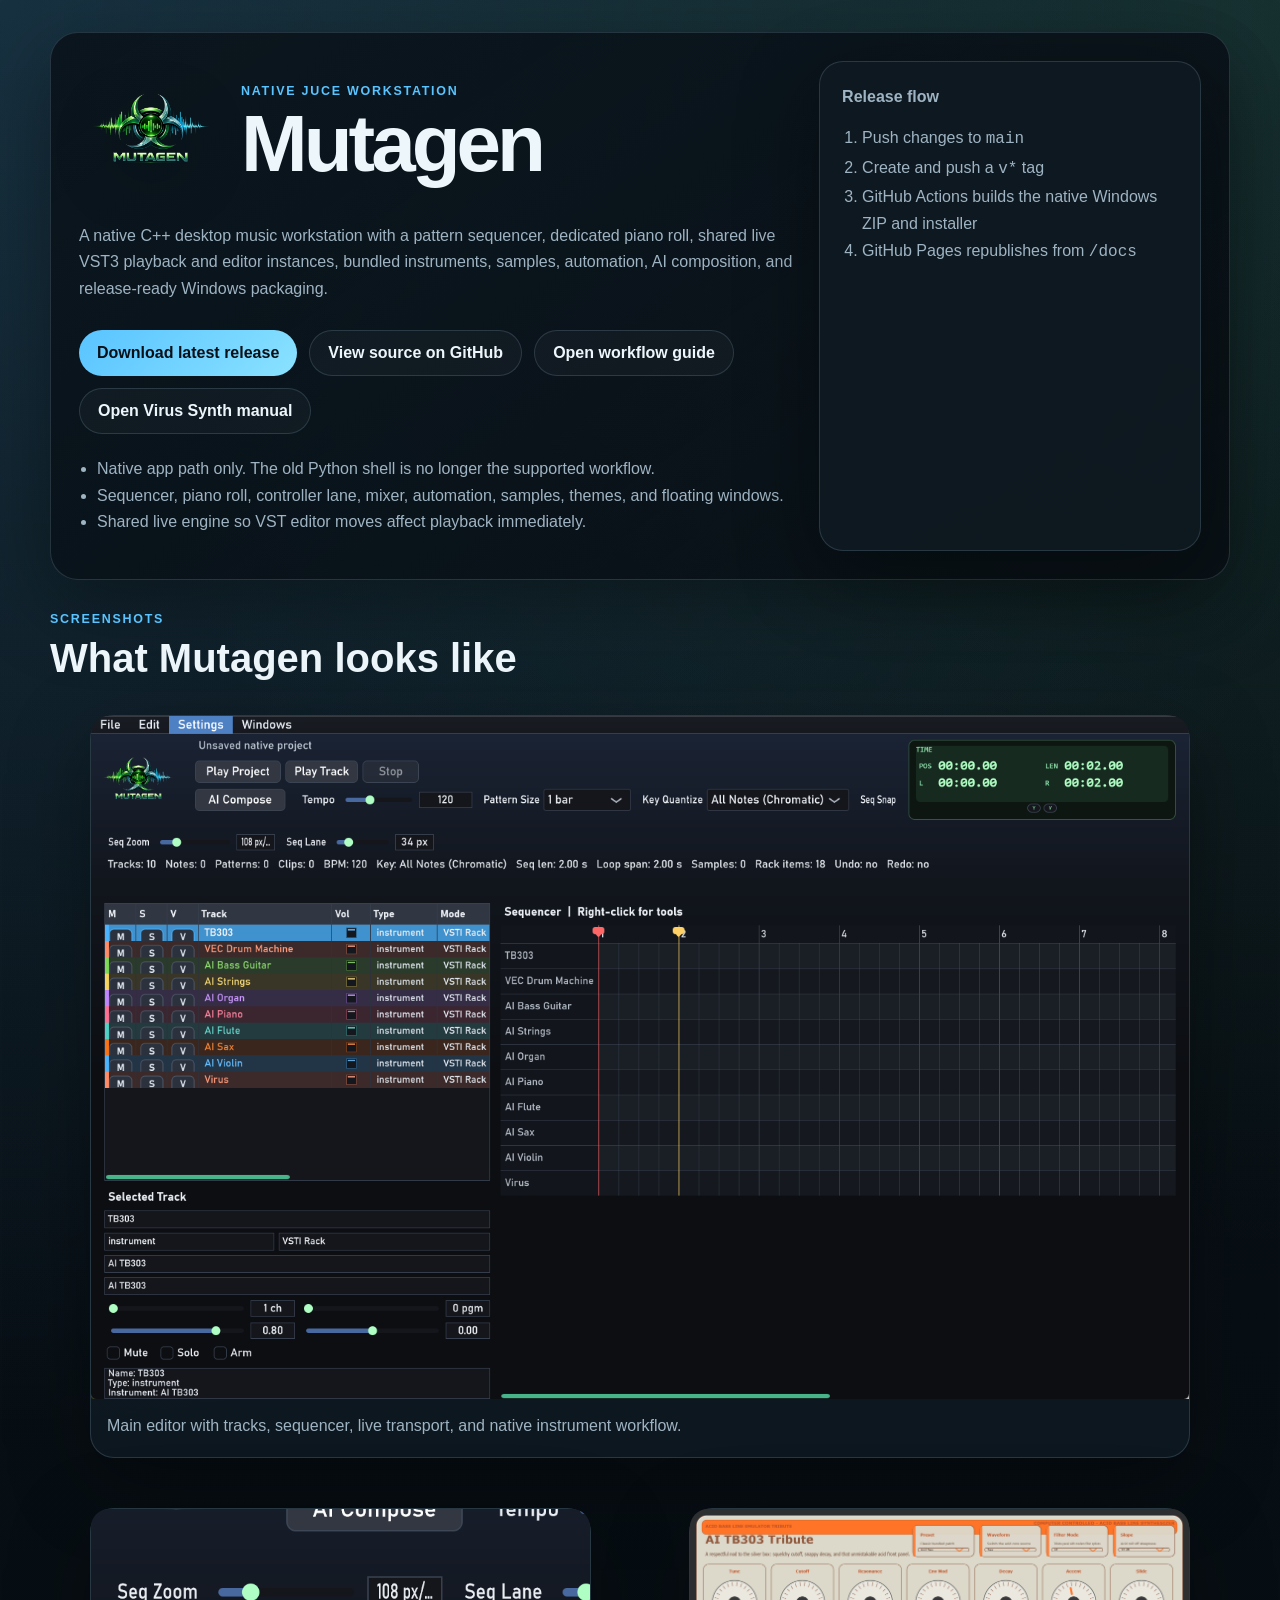
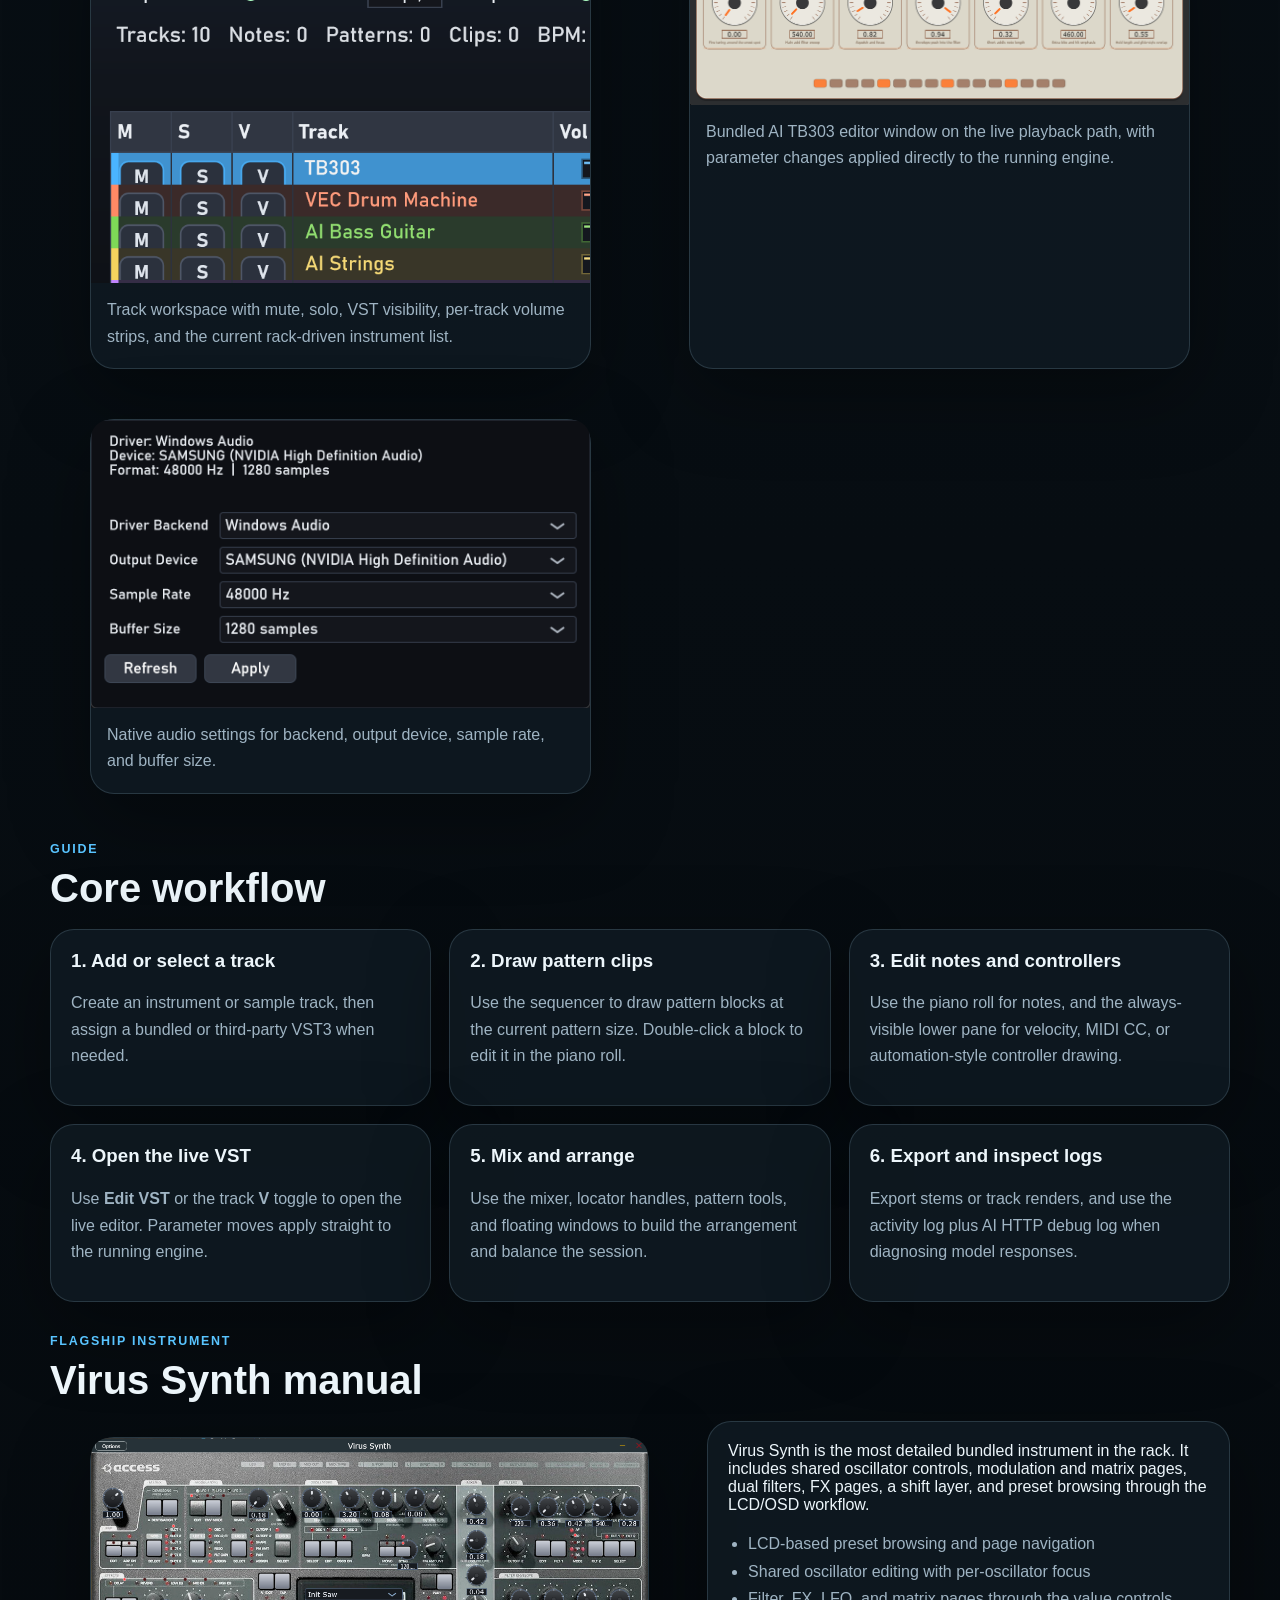
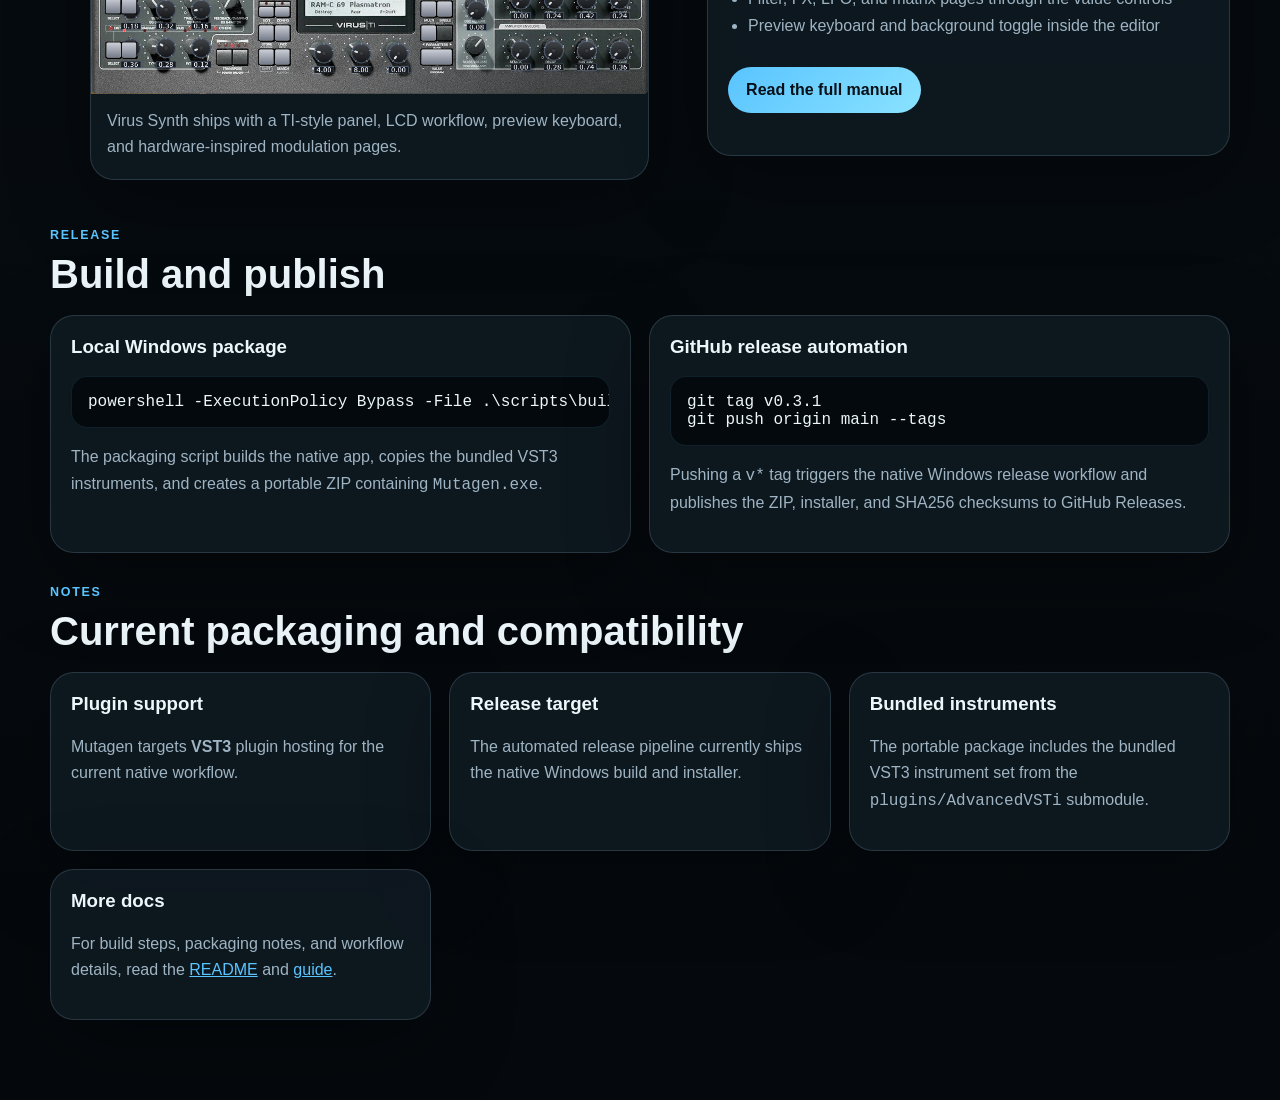
==== commit f14a30a0: "Ship Mutagen 0.3.1 UI and workflow updates" ====
--- a/docs/index.html
+++ b/docs/index.html
@@ -144,12 +144,12 @@
           <div class="release-grid">
             <div class="release-card">
               <h3>Local Windows package</h3>
-              <pre><code>powershell -ExecutionPolicy Bypass -File .\scripts\build_windows_release.ps1 -ReleaseVersion v0.1.0</code></pre>
+              <pre><code>powershell -ExecutionPolicy Bypass -File .\scripts\build_windows_release.ps1 -ReleaseVersion v0.3.1</code></pre>
               <p>The packaging script builds the native app, copies the bundled VST3 instruments, and creates a portable ZIP containing <code>Mutagen.exe</code>.</p>
             </div>
             <div class="release-card">
               <h3>GitHub release automation</h3>
-              <pre><code>git tag v0.1.0
+              <pre><code>git tag v0.3.1
 git push origin main --tags</code></pre>
               <p>Pushing a <code>v*</code> tag triggers the native Windows release workflow and publishes the ZIP, installer, and SHA256 checksums to GitHub Releases.</p>
             </div>
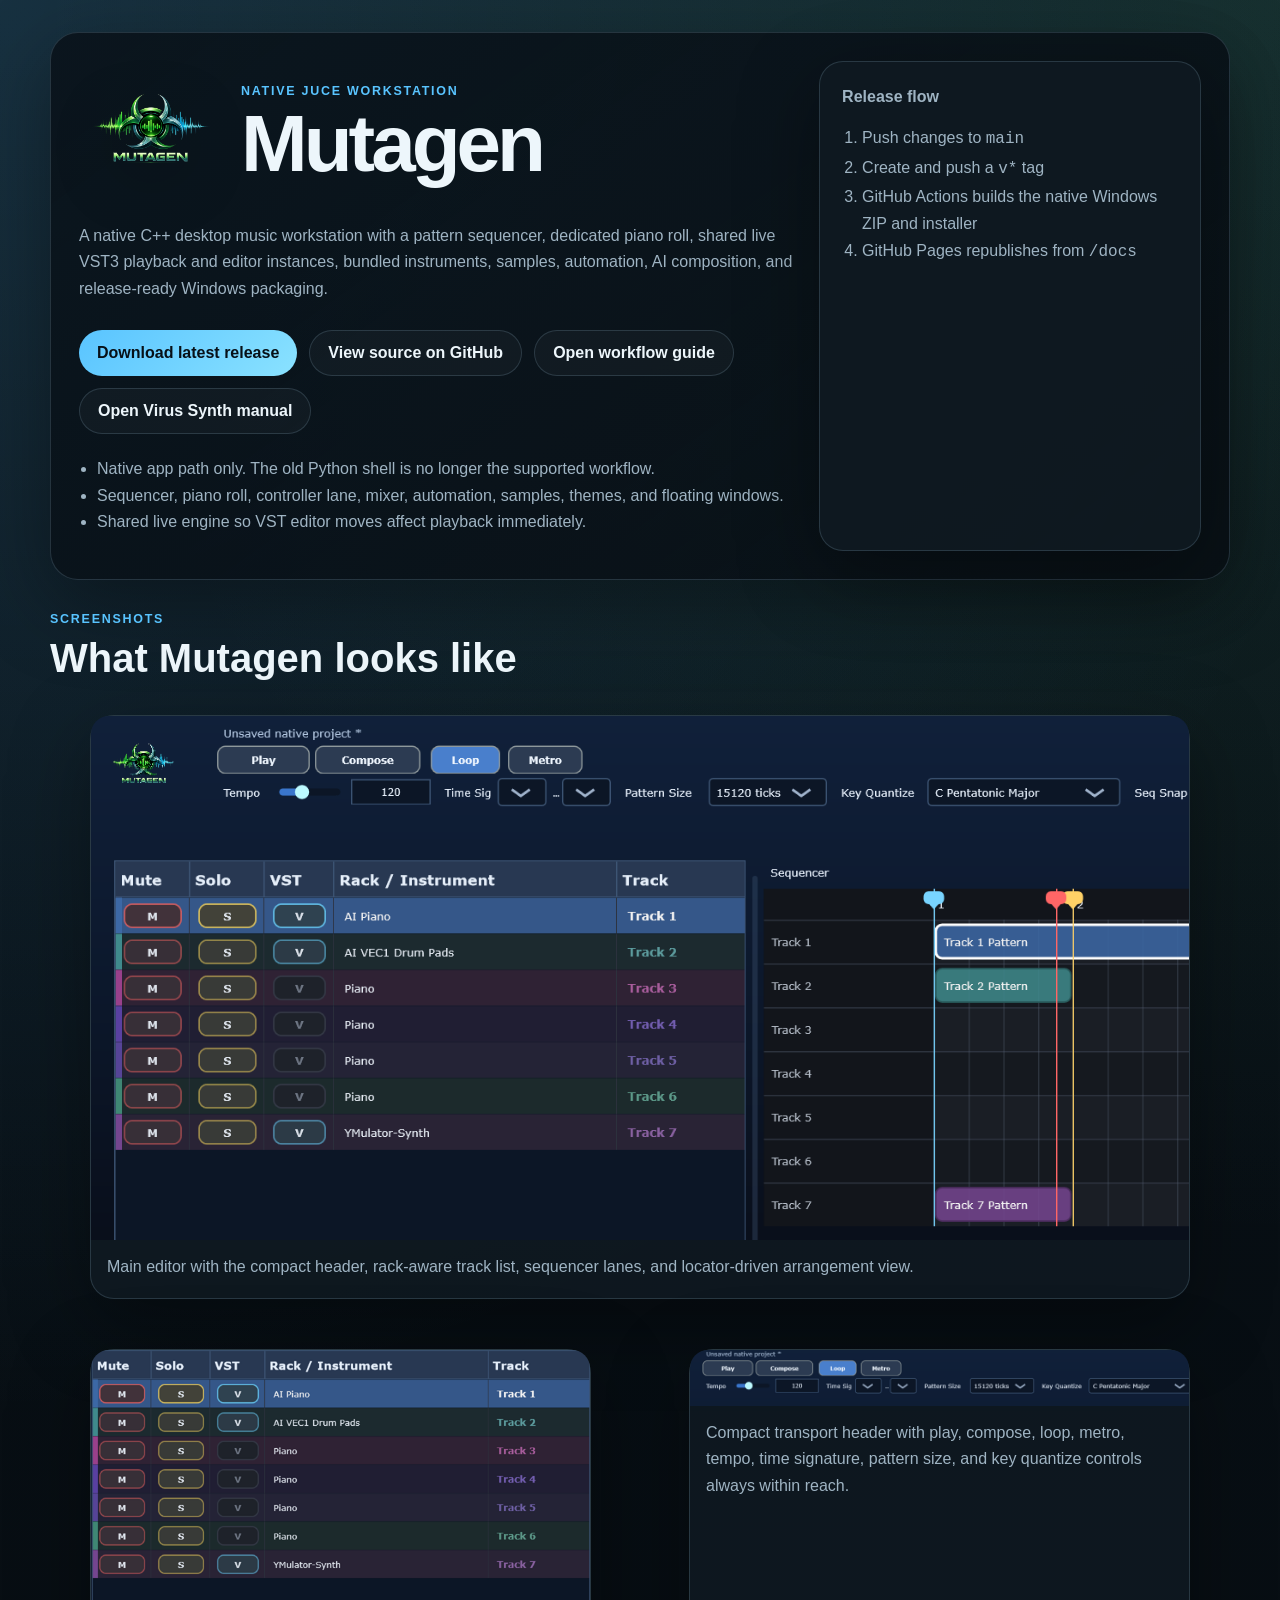
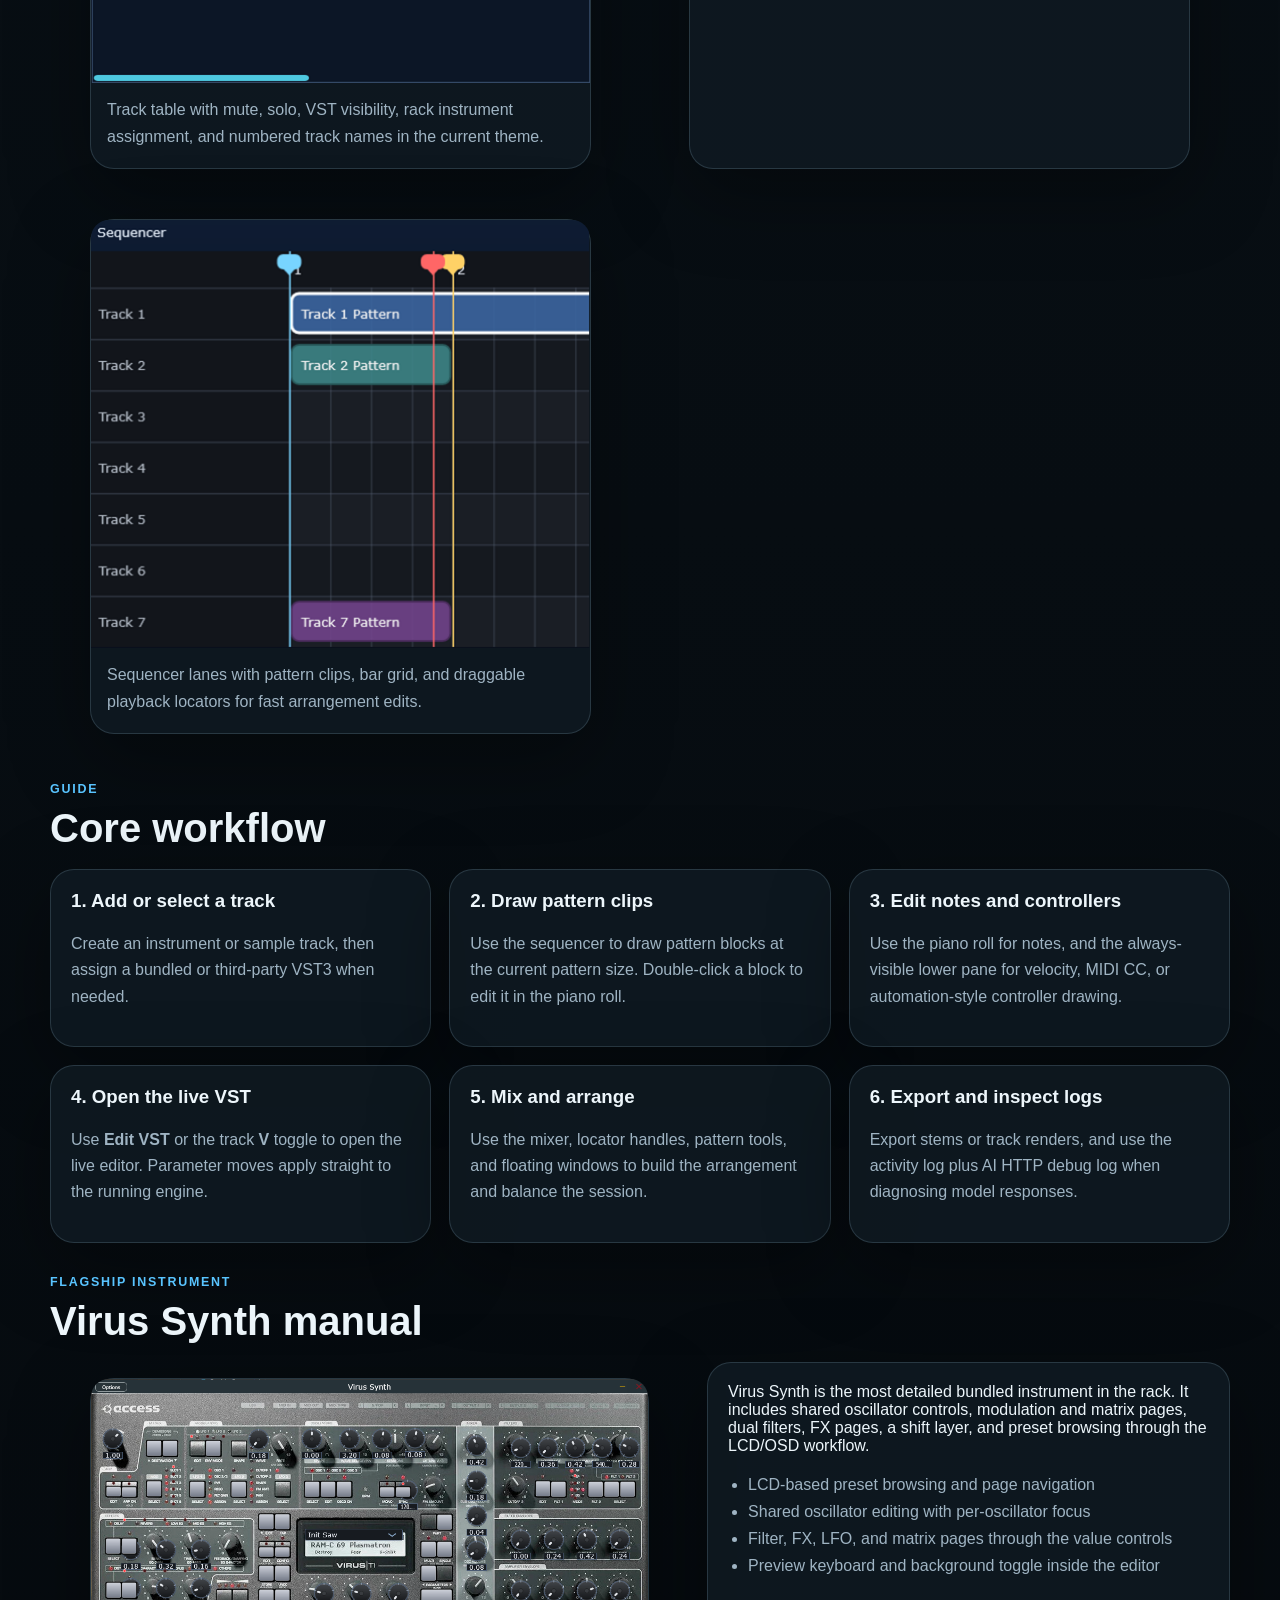
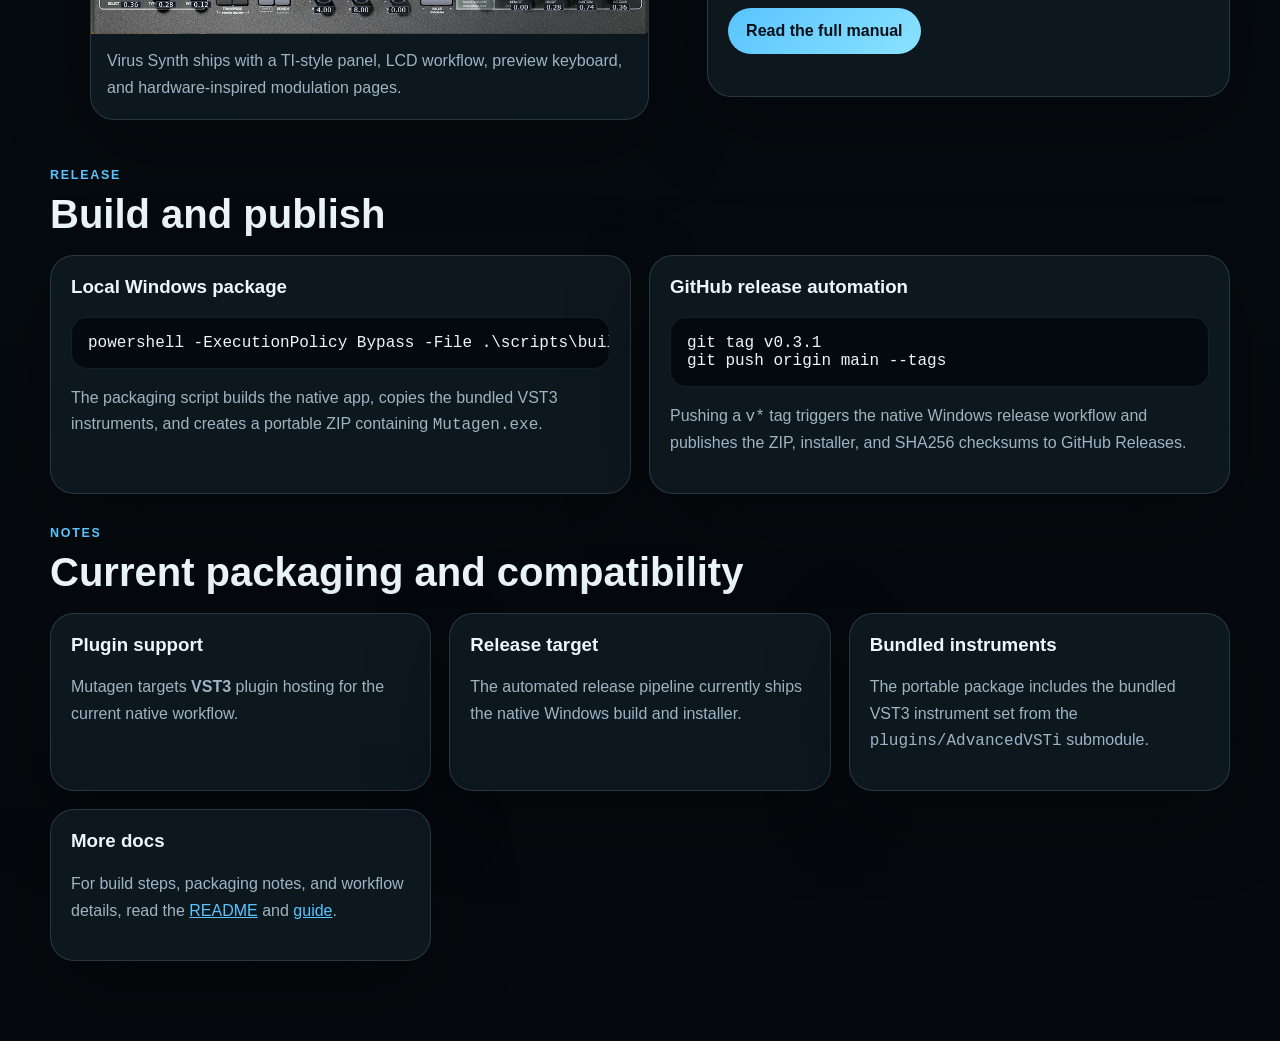
==== commit 3c14a404: "Polish native workflow and profiling" ====
--- a/docs/index.html
+++ b/docs/index.html
@@ -57,20 +57,20 @@
           </div>
           <div class="shot-grid">
             <figure class="shot shot-wide">
-              <img src="assets/screenshots/main-window.png" alt="Mutagen main editor window" />
-              <figcaption>Main editor with tracks, sequencer, live transport, and native instrument workflow.</figcaption>
+              <img src="assets/screenshots/main-window.png" alt="Mutagen main editor with compact transport, track table, and sequencer" />
+              <figcaption>Main editor with the compact header, rack-aware track list, sequencer lanes, and locator-driven arrangement view.</figcaption>
             </figure>
             <figure class="shot">
-              <img src="assets/screenshots/instrument-panel.png" alt="Track workspace and instrument lanes in Mutagen" />
-              <figcaption>Track workspace with mute, solo, VST visibility, per-track volume strips, and the current rack-driven instrument list.</figcaption>
+              <img src="assets/screenshots/tracks-panel.png" alt="Mutagen track table with mute, solo, VST, rack instrument, and track name columns" />
+              <figcaption>Track table with mute, solo, VST visibility, rack instrument assignment, and numbered track names in the current theme.</figcaption>
             </figure>
             <figure class="shot">
-              <img src="assets/screenshots/vst-editor.png" alt="AI TB303 editor window in Mutagen" />
-              <figcaption>Bundled AI TB303 editor window on the live playback path, with parameter changes applied directly to the running engine.</figcaption>
+              <img src="assets/screenshots/transport-header.png" alt="Mutagen transport header with tempo, time signature, pattern size, and key quantize controls" />
+              <figcaption>Compact transport header with play, compose, loop, metro, tempo, time signature, pattern size, and key quantize controls always within reach.</figcaption>
             </figure>
             <figure class="shot">
-              <img src="assets/screenshots/audio-settings.png" alt="Native audio settings window" />
-              <figcaption>Native audio settings for backend, output device, sample rate, and buffer size.</figcaption>
+              <img src="assets/screenshots/sequencer-view.png" alt="Mutagen sequencer lanes with pattern clips and transport locators" />
+              <figcaption>Sequencer lanes with pattern clips, bar grid, and draggable playback locators for fast arrangement edits.</figcaption>
             </figure>
           </div>
         </section>
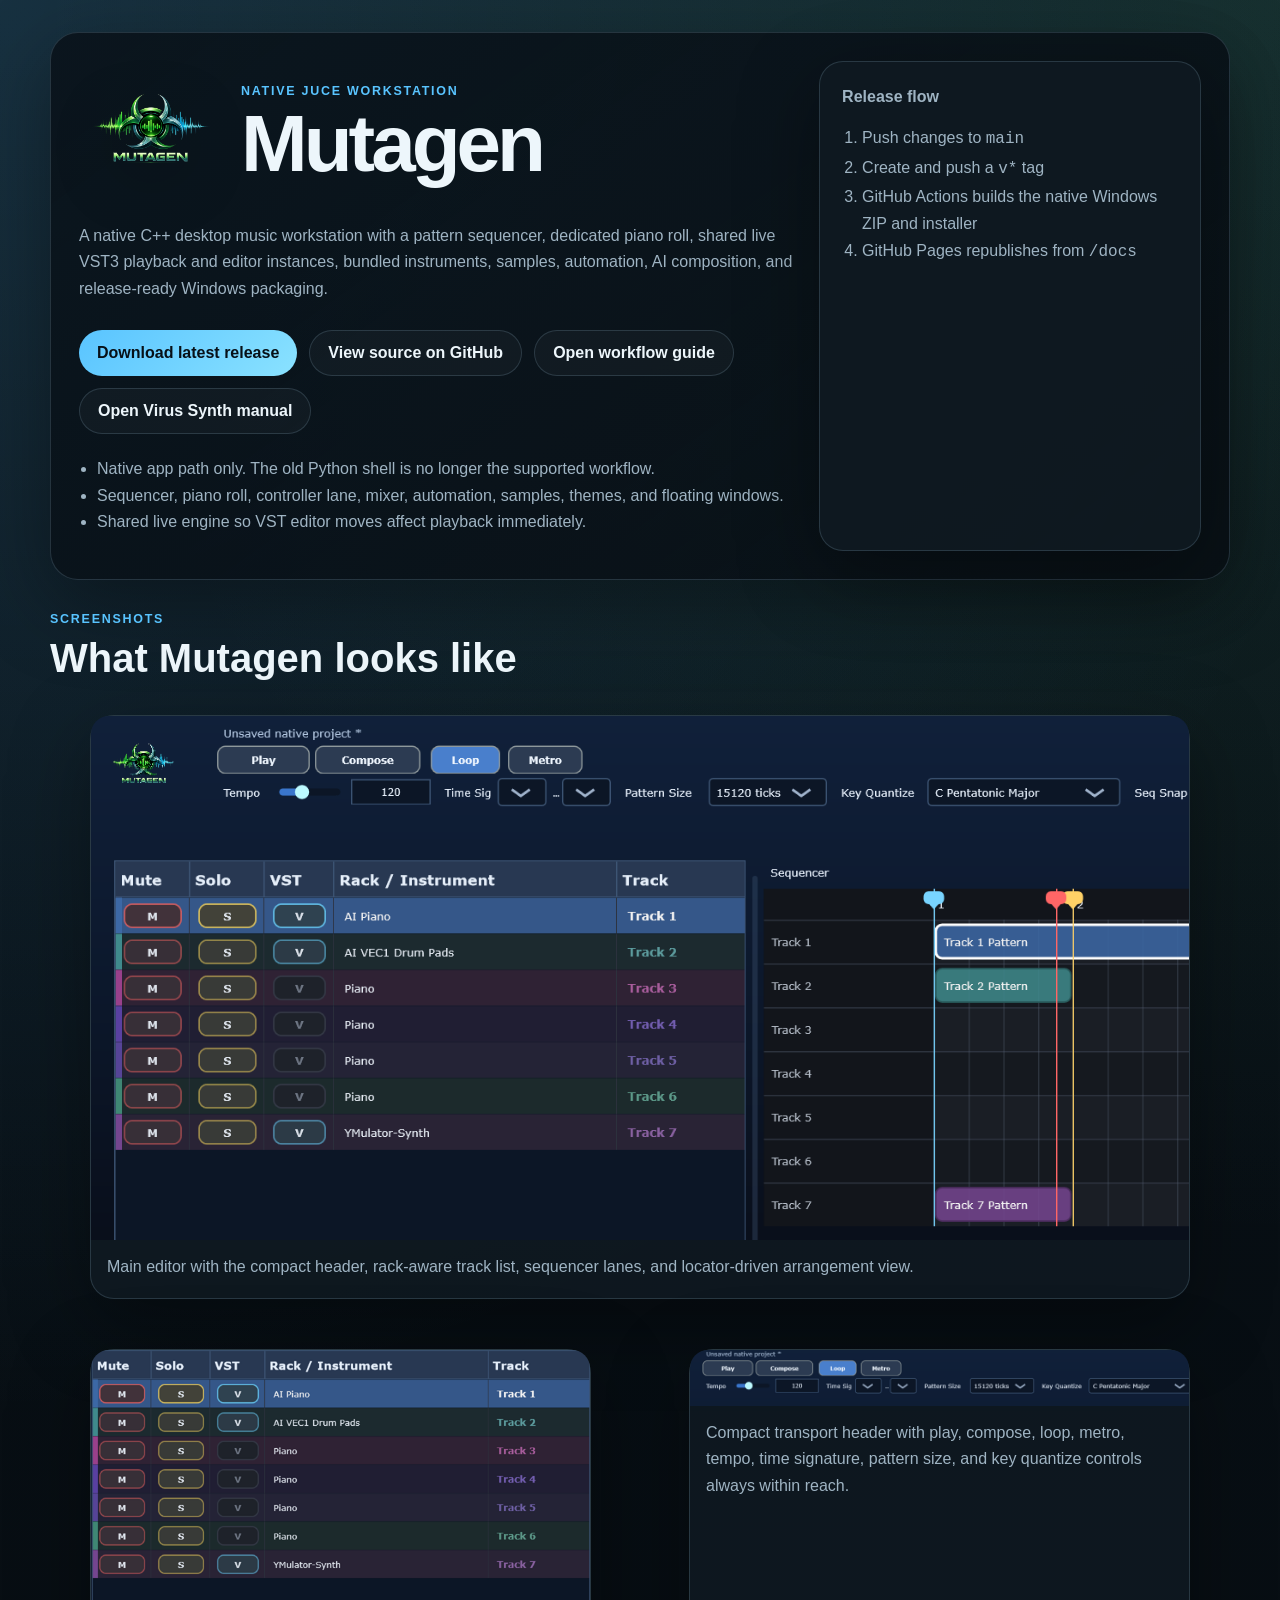
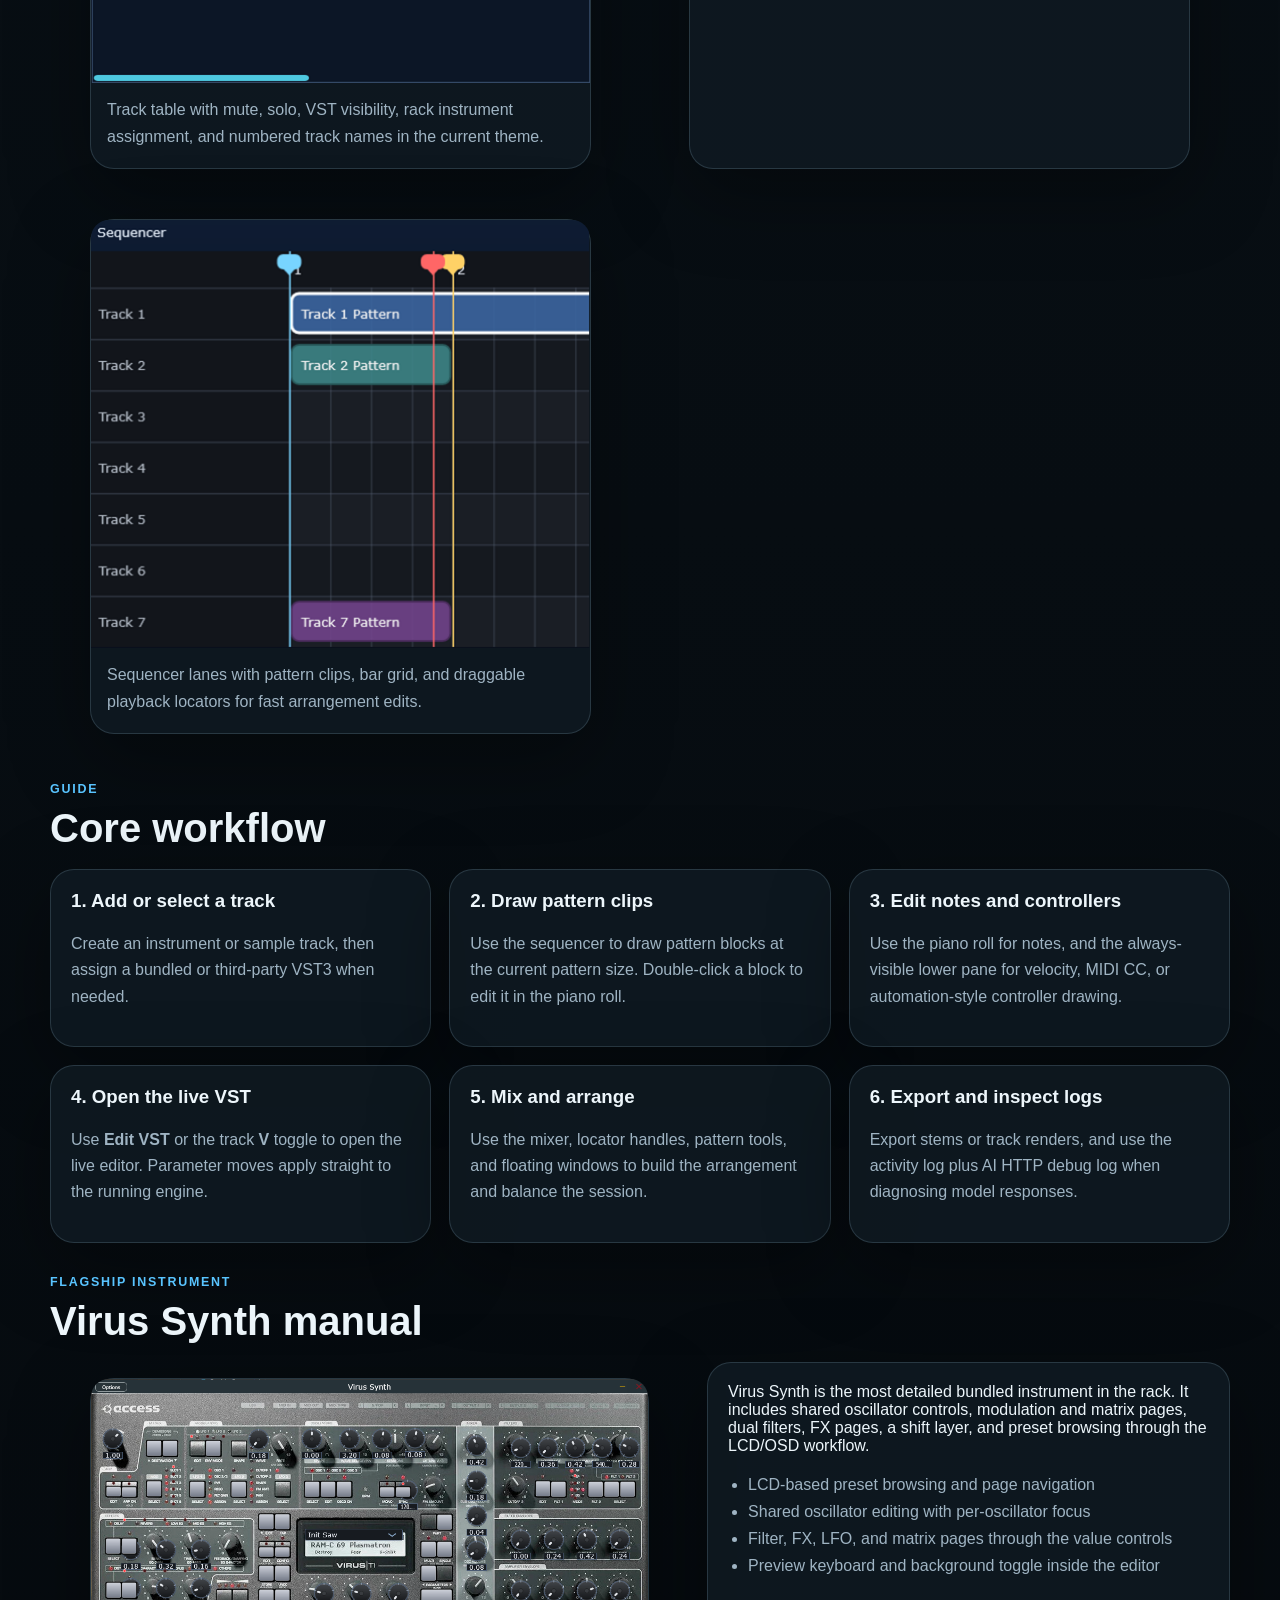
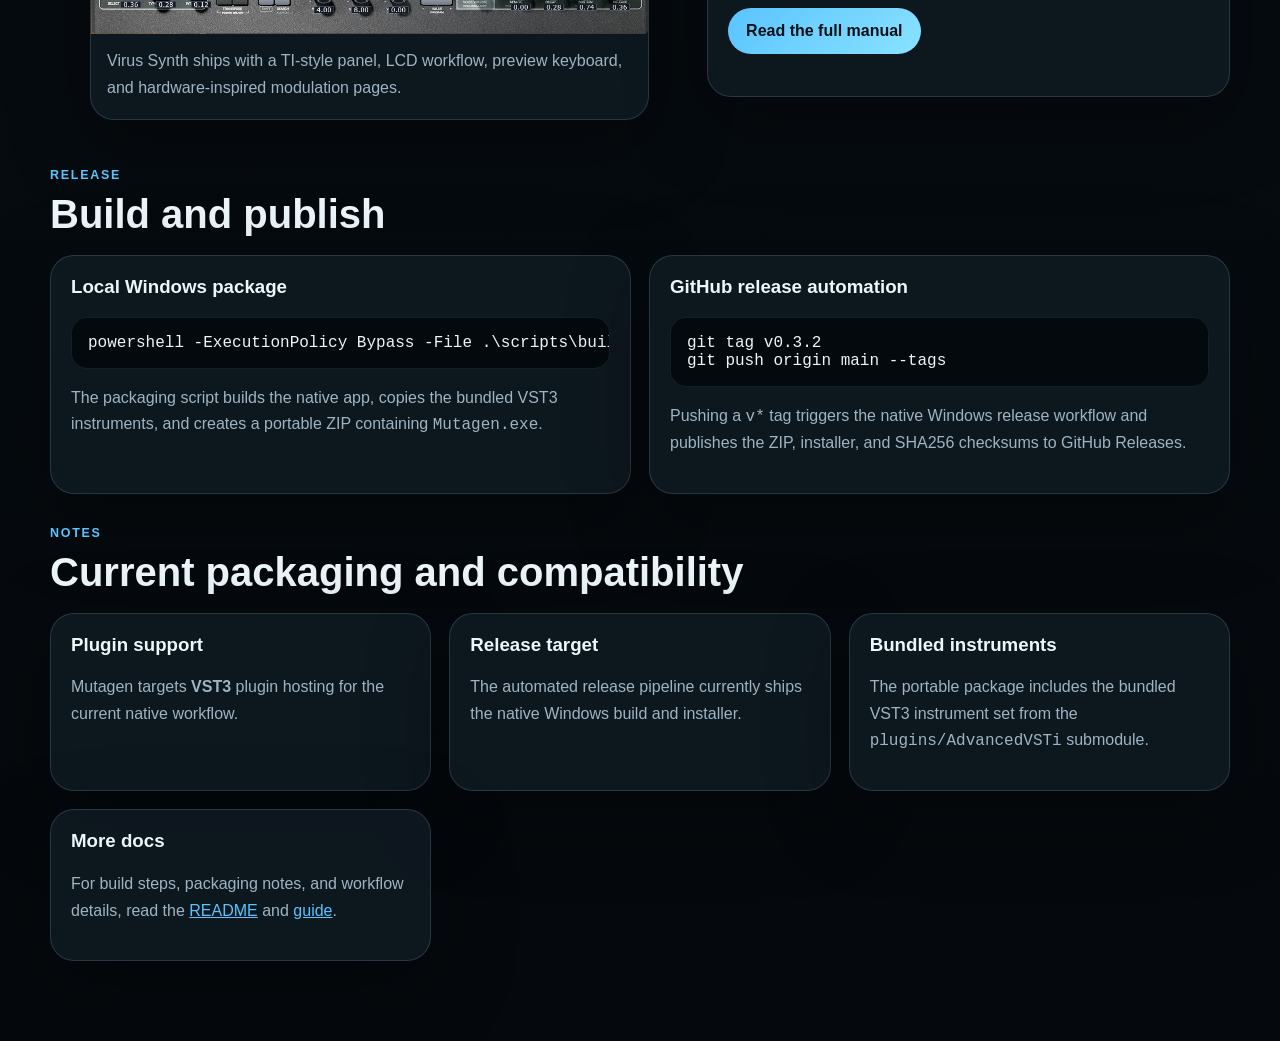
==== commit 4fc0455e: "Polish DAW workflow and modulation matrix" ====
--- a/docs/index.html
+++ b/docs/index.html
@@ -144,12 +144,12 @@
           <div class="release-grid">
             <div class="release-card">
               <h3>Local Windows package</h3>
-              <pre><code>powershell -ExecutionPolicy Bypass -File .\scripts\build_windows_release.ps1 -ReleaseVersion v0.3.1</code></pre>
+              <pre><code>powershell -ExecutionPolicy Bypass -File .\scripts\build_windows_release.ps1 -ReleaseVersion v0.3.2</code></pre>
               <p>The packaging script builds the native app, copies the bundled VST3 instruments, and creates a portable ZIP containing <code>Mutagen.exe</code>.</p>
             </div>
             <div class="release-card">
               <h3>GitHub release automation</h3>
-              <pre><code>git tag v0.3.1
+              <pre><code>git tag v0.3.2
 git push origin main --tags</code></pre>
               <p>Pushing a <code>v*</code> tag triggers the native Windows release workflow and publishes the ZIP, installer, and SHA256 checksums to GitHub Releases.</p>
             </div>
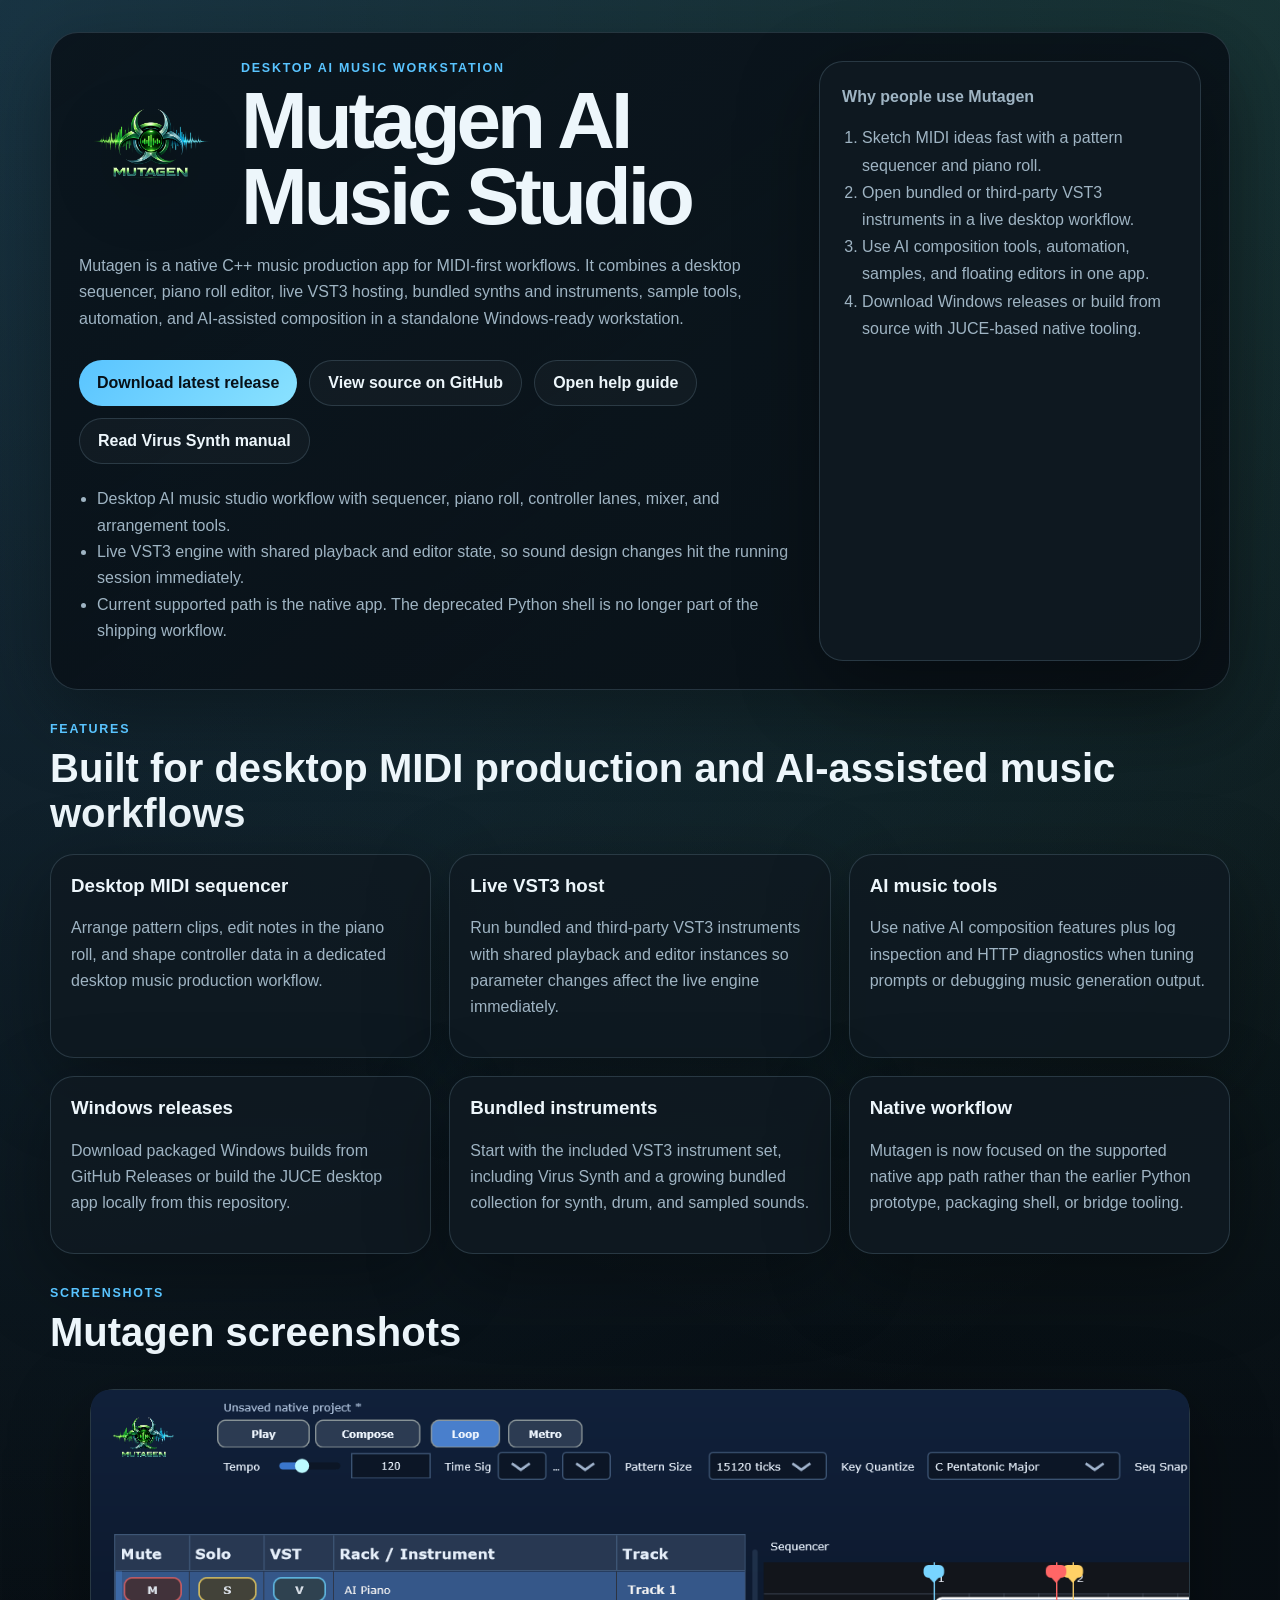
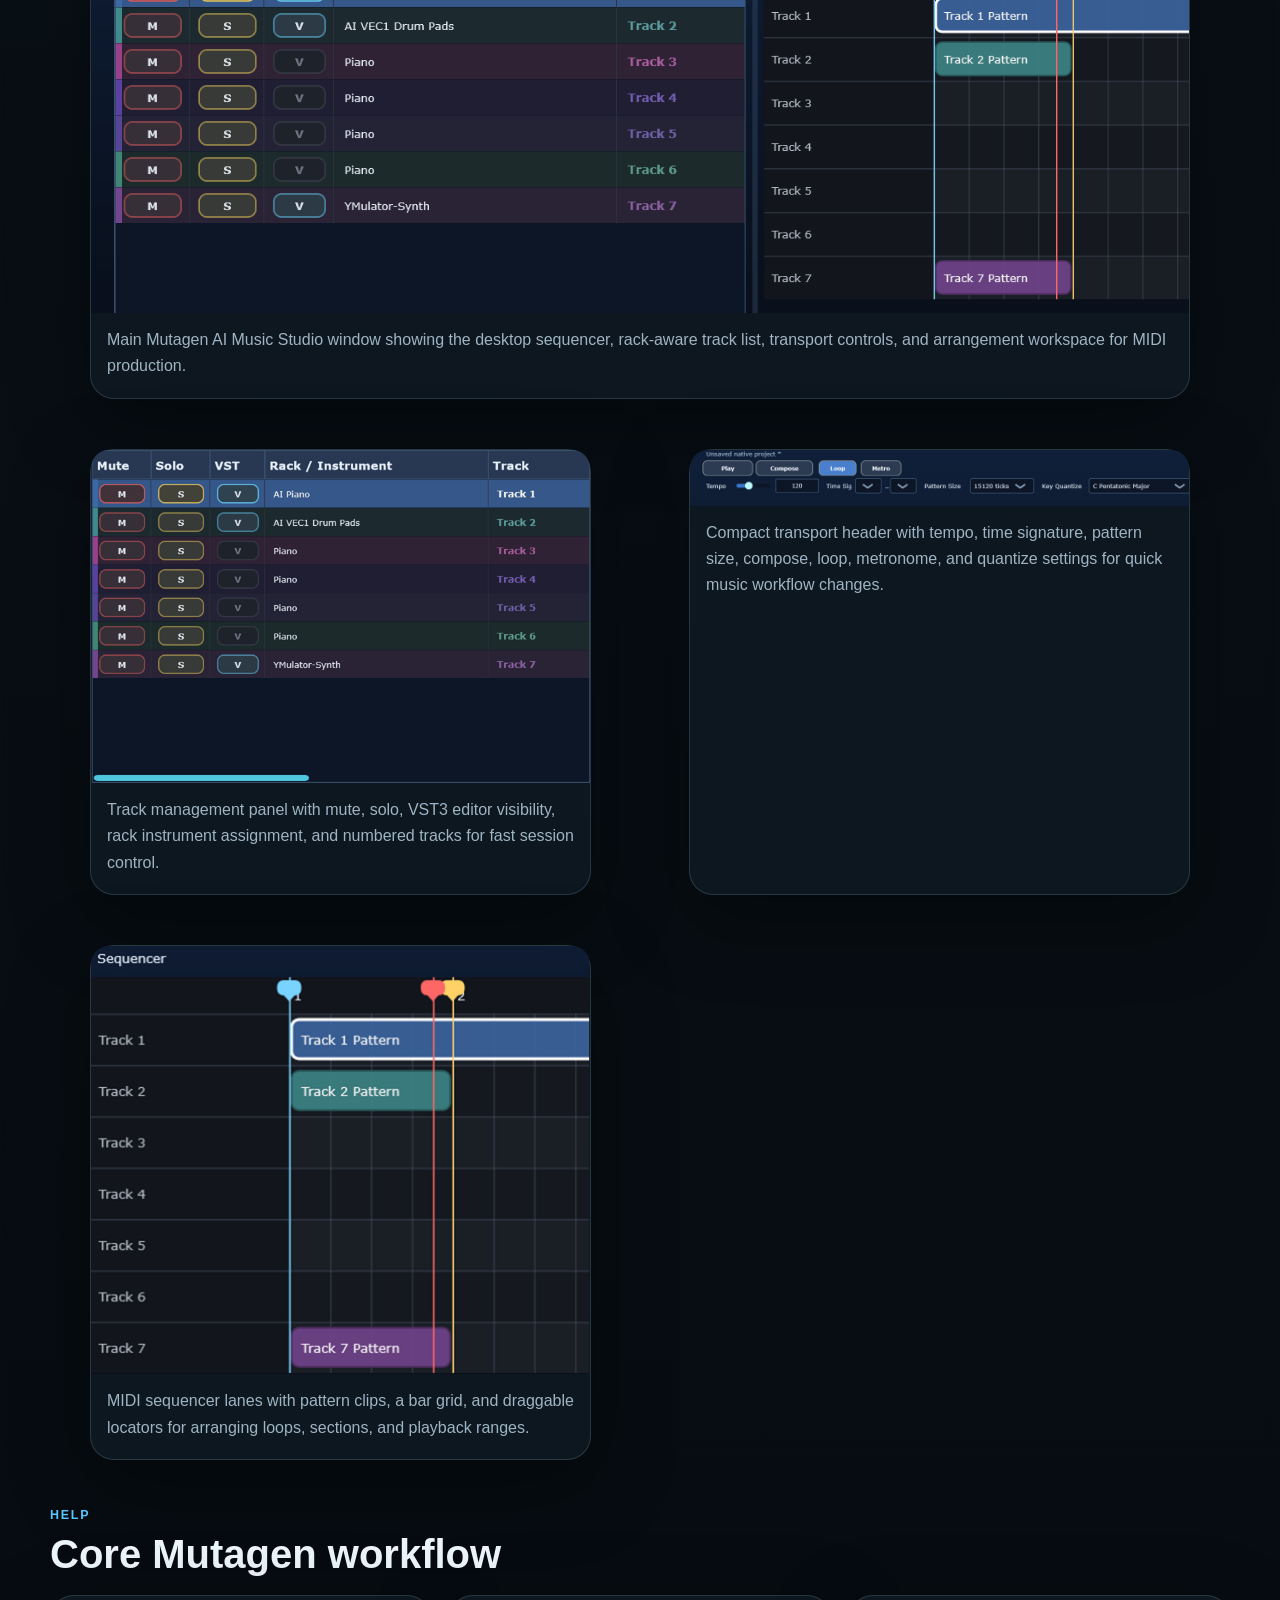
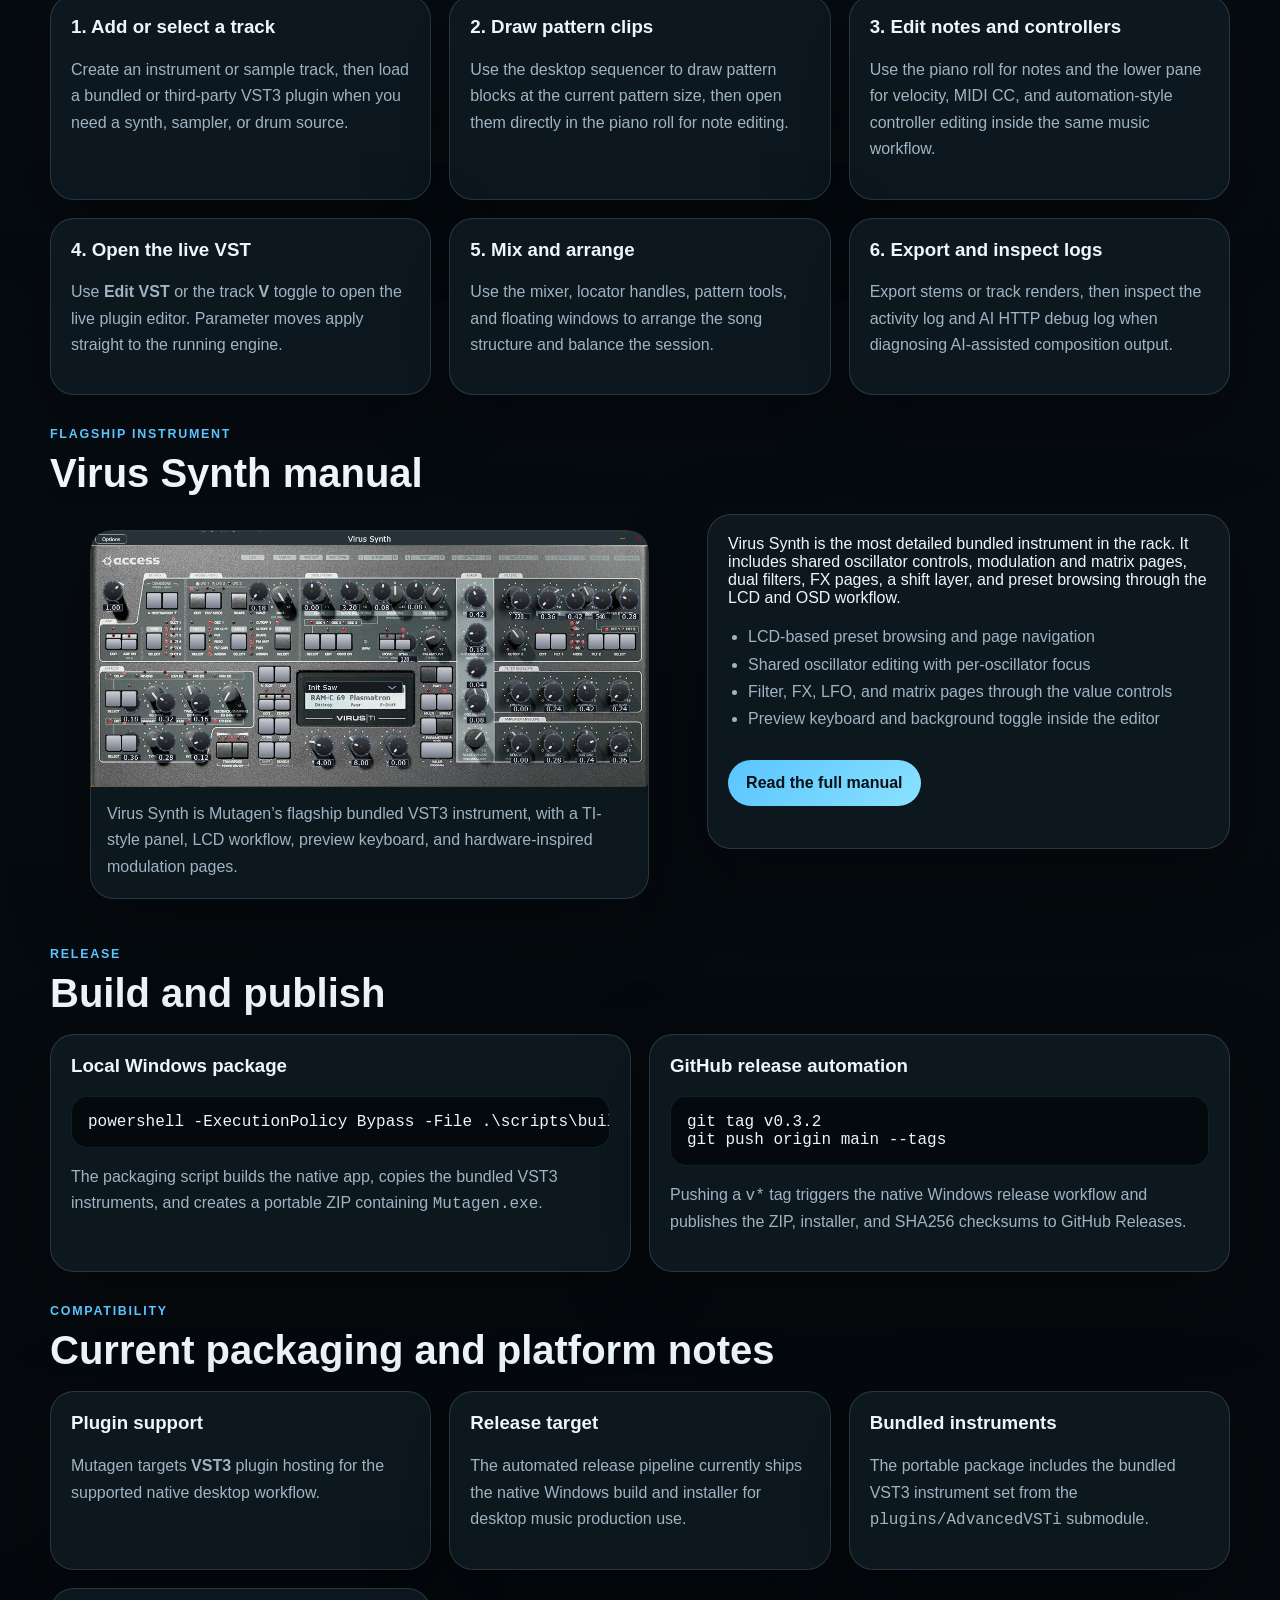
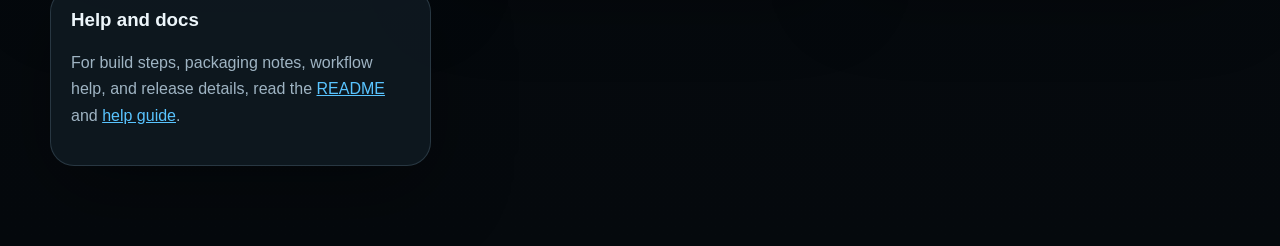
==== commit 3747c7bd: "Add raw timing and fixed velocity controls" ====
--- a/docs/index.html
+++ b/docs/index.html
@@ -3,11 +3,46 @@
   <head>
     <meta charset="utf-8" />
     <meta name="viewport" content="width=device-width, initial-scale=1" />
-    <title>Mutagen</title>
+    <title>Mutagen AI Music Studio | Desktop MIDI Sequencer, VST3 Host & AI Music Workstation</title>
     <meta
       name="description"
-      content="Mutagen is a native C++ desktop music workstation with a sequencer, piano roll, shared live VST3 engine, bundled instruments, automation, samples, and AI-assisted composition."
+      content="Mutagen is a desktop AI music workstation with a MIDI sequencer, piano roll, VST3 host, bundled instruments, automation, samples, and AI-assisted composition for Windows."
     />
+    <link rel="canonical" href="https://mysticalg.github.io/AI-Music-Studio/" />
+    <meta name="robots" content="index, follow" />
+    <meta property="og:type" content="website" />
+    <meta property="og:site_name" content="Mutagen AI Music Studio" />
+    <meta property="og:title" content="Mutagen AI Music Studio | Desktop MIDI Sequencer, VST3 Host & AI Music Workstation" />
+    <meta
+      property="og:description"
+      content="Create, arrange, and edit music in Mutagen with a desktop MIDI sequencer, live VST3 hosting, bundled instruments, and AI-assisted composition tools."
+    />
+    <meta property="og:url" content="https://mysticalg.github.io/AI-Music-Studio/" />
+    <meta property="og:image" content="https://mysticalg.github.io/AI-Music-Studio/assets/screenshots/main-window.png" />
+    <meta name="twitter:card" content="summary_large_image" />
+    <meta name="twitter:title" content="Mutagen AI Music Studio" />
+    <meta
+      name="twitter:description"
+      content="Desktop AI music workstation with MIDI sequencing, piano roll editing, VST3 hosting, bundled instruments, and Windows releases."
+    />
+    <meta name="twitter:image" content="https://mysticalg.github.io/AI-Music-Studio/assets/screenshots/main-window.png" />
+    <script type="application/ld+json">
+      {
+        "@context": "https://schema.org",
+        "@type": "SoftwareApplication",
+        "name": "Mutagen AI Music Studio",
+        "applicationCategory": "MultimediaApplication",
+        "operatingSystem": "Windows",
+        "description": "Mutagen is a native desktop AI music workstation with a MIDI sequencer, piano roll, live VST3 host, bundled instruments, automation, samples, and AI-assisted composition tools.",
+        "url": "https://mysticalg.github.io/AI-Music-Studio/",
+        "downloadUrl": "https://github.com/mysticalg/AI-Music-Studio/releases",
+        "image": "https://mysticalg.github.io/AI-Music-Studio/assets/screenshots/main-window.png",
+        "author": {
+          "@type": "Organization",
+          "name": "Mysticalg"
+        }
+      }
+    </script>
     <link rel="stylesheet" href="styles.css" />
   </head>
   <body>
@@ -17,34 +52,34 @@
           <div class="hero-brand">
             <img class="hero-logo" src="assets/mutagen-logo.png" alt="Mutagen logo" />
             <div class="hero-brand-copy">
-              <p class="eyebrow">Native JUCE workstation</p>
-              <h1>Mutagen</h1>
+              <p class="eyebrow">Desktop AI music workstation</p>
+              <h1>Mutagen AI Music Studio</h1>
             </div>
           </div>
           <p class="lede">
-            A native C++ desktop music workstation with a pattern sequencer, dedicated piano roll,
-            shared live VST3 playback and editor instances, bundled instruments, samples, automation,
-            AI composition, and release-ready Windows packaging.
+            Mutagen is a native C++ music production app for MIDI-first workflows. It combines a desktop
+            sequencer, piano roll editor, live VST3 hosting, bundled synths and instruments, sample tools,
+            automation, and AI-assisted composition in a standalone Windows-ready workstation.
           </p>
           <div class="hero-actions">
             <a class="button button-primary" href="https://github.com/mysticalg/AI-Music-Studio/releases">Download latest release</a>
             <a class="button button-secondary" href="https://github.com/mysticalg/AI-Music-Studio">View source on GitHub</a>
-            <a class="button button-secondary" href="https://github.com/mysticalg/AI-Music-Studio/blob/main/GUIDE.md">Open workflow guide</a>
-            <a class="button button-secondary" href="virus-synth.html">Open Virus Synth manual</a>
+            <a class="button button-secondary" href="https://github.com/mysticalg/AI-Music-Studio/blob/main/GUIDE.md">Open help guide</a>
+            <a class="button button-secondary" href="virus-synth.html">Read Virus Synth manual</a>
           </div>
           <ul class="hero-points">
-            <li>Native app path only. The old Python shell is no longer the supported workflow.</li>
-            <li>Sequencer, piano roll, controller lane, mixer, automation, samples, themes, and floating windows.</li>
-            <li>Shared live engine so VST editor moves affect playback immediately.</li>
+            <li>Desktop AI music studio workflow with sequencer, piano roll, controller lanes, mixer, and arrangement tools.</li>
+            <li>Live VST3 engine with shared playback and editor state, so sound design changes hit the running session immediately.</li>
+            <li>Current supported path is the native app. The deprecated Python shell is no longer part of the shipping workflow.</li>
           </ul>
         </div>
         <div class="hero-card">
-          <div class="hero-card-title">Release flow</div>
+          <div class="hero-card-title">Why people use Mutagen</div>
           <ol>
-            <li>Push changes to <code>main</code></li>
-            <li>Create and push a <code>v*</code> tag</li>
-            <li>GitHub Actions builds the native Windows ZIP and installer</li>
-            <li>GitHub Pages republishes from <code>/docs</code></li>
+            <li>Sketch MIDI ideas fast with a pattern sequencer and piano roll.</li>
+            <li>Open bundled or third-party VST3 instruments in a live desktop workflow.</li>
+            <li>Use AI composition tools, automation, samples, and floating editors in one app.</li>
+            <li>Download Windows releases or build from source with JUCE-based native tooling.</li>
           </ol>
         </div>
       </header>
@@ -52,58 +87,91 @@
       <main>
         <section class="section">
           <div class="section-heading">
+            <p class="eyebrow">Features</p>
+            <h2>Built for desktop MIDI production and AI-assisted music workflows</h2>
+          </div>
+          <div class="note-grid">
+            <div class="note-card">
+              <h3>Desktop MIDI sequencer</h3>
+              <p>Arrange pattern clips, edit notes in the piano roll, and shape controller data in a dedicated desktop music production workflow.</p>
+            </div>
+            <div class="note-card">
+              <h3>Live VST3 host</h3>
+              <p>Run bundled and third-party VST3 instruments with shared playback and editor instances so parameter changes affect the live engine immediately.</p>
+            </div>
+            <div class="note-card">
+              <h3>AI music tools</h3>
+              <p>Use native AI composition features plus log inspection and HTTP diagnostics when tuning prompts or debugging music generation output.</p>
+            </div>
+            <div class="note-card">
+              <h3>Windows releases</h3>
+              <p>Download packaged Windows builds from GitHub Releases or build the JUCE desktop app locally from this repository.</p>
+            </div>
+            <div class="note-card">
+              <h3>Bundled instruments</h3>
+              <p>Start with the included VST3 instrument set, including Virus Synth and a growing bundled collection for synth, drum, and sampled sounds.</p>
+            </div>
+            <div class="note-card">
+              <h3>Native workflow</h3>
+              <p>Mutagen is now focused on the supported native app path rather than the earlier Python prototype, packaging shell, or bridge tooling.</p>
+            </div>
+          </div>
+        </section>
+
+        <section class="section">
+          <div class="section-heading">
             <p class="eyebrow">Screenshots</p>
-            <h2>What Mutagen looks like</h2>
+            <h2>Mutagen screenshots</h2>
           </div>
           <div class="shot-grid">
             <figure class="shot shot-wide">
-              <img src="assets/screenshots/main-window.png" alt="Mutagen main editor with compact transport, track table, and sequencer" />
-              <figcaption>Main editor with the compact header, rack-aware track list, sequencer lanes, and locator-driven arrangement view.</figcaption>
-            </figure>
-            <figure class="shot">
-              <img src="assets/screenshots/tracks-panel.png" alt="Mutagen track table with mute, solo, VST, rack instrument, and track name columns" />
-              <figcaption>Track table with mute, solo, VST visibility, rack instrument assignment, and numbered track names in the current theme.</figcaption>
-            </figure>
-            <figure class="shot">
-              <img src="assets/screenshots/transport-header.png" alt="Mutagen transport header with tempo, time signature, pattern size, and key quantize controls" />
-              <figcaption>Compact transport header with play, compose, loop, metro, tempo, time signature, pattern size, and key quantize controls always within reach.</figcaption>
-            </figure>
-            <figure class="shot">
-              <img src="assets/screenshots/sequencer-view.png" alt="Mutagen sequencer lanes with pattern clips and transport locators" />
-              <figcaption>Sequencer lanes with pattern clips, bar grid, and draggable playback locators for fast arrangement edits.</figcaption>
-            </figure>
-          </div>
-        </section>
-
-        <section class="section">
-          <div class="section-heading">
-            <p class="eyebrow">Guide</p>
-            <h2>Core workflow</h2>
+              <img src="assets/screenshots/main-window.png" alt="Mutagen AI Music Studio desktop DAW main window with MIDI sequencer, track list, and arrangement editor" />
+              <figcaption>Main Mutagen AI Music Studio window showing the desktop sequencer, rack-aware track list, transport controls, and arrangement workspace for MIDI production.</figcaption>
+            </figure>
+            <figure class="shot">
+              <img src="assets/screenshots/tracks-panel.png" alt="Mutagen track panel with mute, solo, VST3 controls, rack instrument selection, and track names" />
+              <figcaption>Track management panel with mute, solo, VST3 editor visibility, rack instrument assignment, and numbered tracks for fast session control.</figcaption>
+            </figure>
+            <figure class="shot">
+              <img src="assets/screenshots/transport-header.png" alt="Mutagen transport bar with tempo, time signature, pattern size, compose, loop, and quantize controls" />
+              <figcaption>Compact transport header with tempo, time signature, pattern size, compose, loop, metronome, and quantize settings for quick music workflow changes.</figcaption>
+            </figure>
+            <figure class="shot">
+              <img src="assets/screenshots/sequencer-view.png" alt="Mutagen MIDI sequencer lanes with pattern clips, bar grid, and draggable playback locators" />
+              <figcaption>MIDI sequencer lanes with pattern clips, a bar grid, and draggable locators for arranging loops, sections, and playback ranges.</figcaption>
+            </figure>
+          </div>
+        </section>
+
+        <section class="section">
+          <div class="section-heading">
+            <p class="eyebrow">Help</p>
+            <h2>Core Mutagen workflow</h2>
           </div>
           <div class="guide-grid">
             <article class="guide-card">
               <h3>1. Add or select a track</h3>
-              <p>Create an instrument or sample track, then assign a bundled or third-party VST3 when needed.</p>
+              <p>Create an instrument or sample track, then load a bundled or third-party VST3 plugin when you need a synth, sampler, or drum source.</p>
             </article>
             <article class="guide-card">
               <h3>2. Draw pattern clips</h3>
-              <p>Use the sequencer to draw pattern blocks at the current pattern size. Double-click a block to edit it in the piano roll.</p>
+              <p>Use the desktop sequencer to draw pattern blocks at the current pattern size, then open them directly in the piano roll for note editing.</p>
             </article>
             <article class="guide-card">
               <h3>3. Edit notes and controllers</h3>
-              <p>Use the piano roll for notes, and the always-visible lower pane for velocity, MIDI CC, or automation-style controller drawing.</p>
+              <p>Use the piano roll for notes and the lower pane for velocity, MIDI CC, and automation-style controller editing inside the same music workflow.</p>
             </article>
             <article class="guide-card">
               <h3>4. Open the live VST</h3>
-              <p>Use <strong>Edit VST</strong> or the track <strong>V</strong> toggle to open the live editor. Parameter moves apply straight to the running engine.</p>
+              <p>Use <strong>Edit VST</strong> or the track <strong>V</strong> toggle to open the live plugin editor. Parameter moves apply straight to the running engine.</p>
             </article>
             <article class="guide-card">
               <h3>5. Mix and arrange</h3>
-              <p>Use the mixer, locator handles, pattern tools, and floating windows to build the arrangement and balance the session.</p>
+              <p>Use the mixer, locator handles, pattern tools, and floating windows to arrange the song structure and balance the session.</p>
             </article>
             <article class="guide-card">
               <h3>6. Export and inspect logs</h3>
-              <p>Export stems or track renders, and use the activity log plus AI HTTP debug log when diagnosing model responses.</p>
+              <p>Export stems or track renders, then inspect the activity log and AI HTTP debug log when diagnosing AI-assisted composition output.</p>
             </article>
           </div>
         </section>
@@ -115,13 +183,13 @@
           </div>
           <div class="feature-split">
             <figure class="shot">
-              <img src="assets/screenshots/virus/virus-synth-overview.png" alt="Virus Synth editor overview" />
-              <figcaption>Virus Synth ships with a TI-style panel, LCD workflow, preview keyboard, and hardware-inspired modulation pages.</figcaption>
+              <img src="assets/screenshots/virus/virus-synth-overview.png" alt="Virus Synth bundled VST3 instrument in Mutagen with TI-style panel and LCD editor workflow" />
+              <figcaption>Virus Synth is Mutagen’s flagship bundled VST3 instrument, with a TI-style panel, LCD workflow, preview keyboard, and hardware-inspired modulation pages.</figcaption>
             </figure>
             <div class="feature-copy">
               <p>
                 Virus Synth is the most detailed bundled instrument in the rack. It includes shared oscillator controls,
-                modulation and matrix pages, dual filters, FX pages, a shift layer, and preset browsing through the LCD/OSD workflow.
+                modulation and matrix pages, dual filters, FX pages, a shift layer, and preset browsing through the LCD and OSD workflow.
               </p>
               <ul class="feature-list">
                 <li>LCD-based preset browsing and page navigation</li>
@@ -158,25 +226,25 @@
 
         <section class="section">
           <div class="section-heading">
-            <p class="eyebrow">Notes</p>
-            <h2>Current packaging and compatibility</h2>
+            <p class="eyebrow">Compatibility</p>
+            <h2>Current packaging and platform notes</h2>
           </div>
           <div class="note-grid">
             <div class="note-card">
               <h3>Plugin support</h3>
-              <p>Mutagen targets <strong>VST3</strong> plugin hosting for the current native workflow.</p>
+              <p>Mutagen targets <strong>VST3</strong> plugin hosting for the supported native desktop workflow.</p>
             </div>
             <div class="note-card">
               <h3>Release target</h3>
-              <p>The automated release pipeline currently ships the native Windows build and installer.</p>
+              <p>The automated release pipeline currently ships the native Windows build and installer for desktop music production use.</p>
             </div>
             <div class="note-card">
               <h3>Bundled instruments</h3>
               <p>The portable package includes the bundled VST3 instrument set from the <code>plugins/AdvancedVSTi</code> submodule.</p>
             </div>
             <div class="note-card">
-              <h3>More docs</h3>
-              <p>For build steps, packaging notes, and workflow details, read the <a href="https://github.com/mysticalg/AI-Music-Studio/blob/main/README.md">README</a> and <a href="https://github.com/mysticalg/AI-Music-Studio/blob/main/GUIDE.md">guide</a>.</p>
+              <h3>Help and docs</h3>
+              <p>For build steps, packaging notes, workflow help, and release details, read the <a href="https://github.com/mysticalg/AI-Music-Studio/blob/main/README.md">README</a> and <a href="https://github.com/mysticalg/AI-Music-Studio/blob/main/GUIDE.md">help guide</a>.</p>
             </div>
           </div>
         </section>
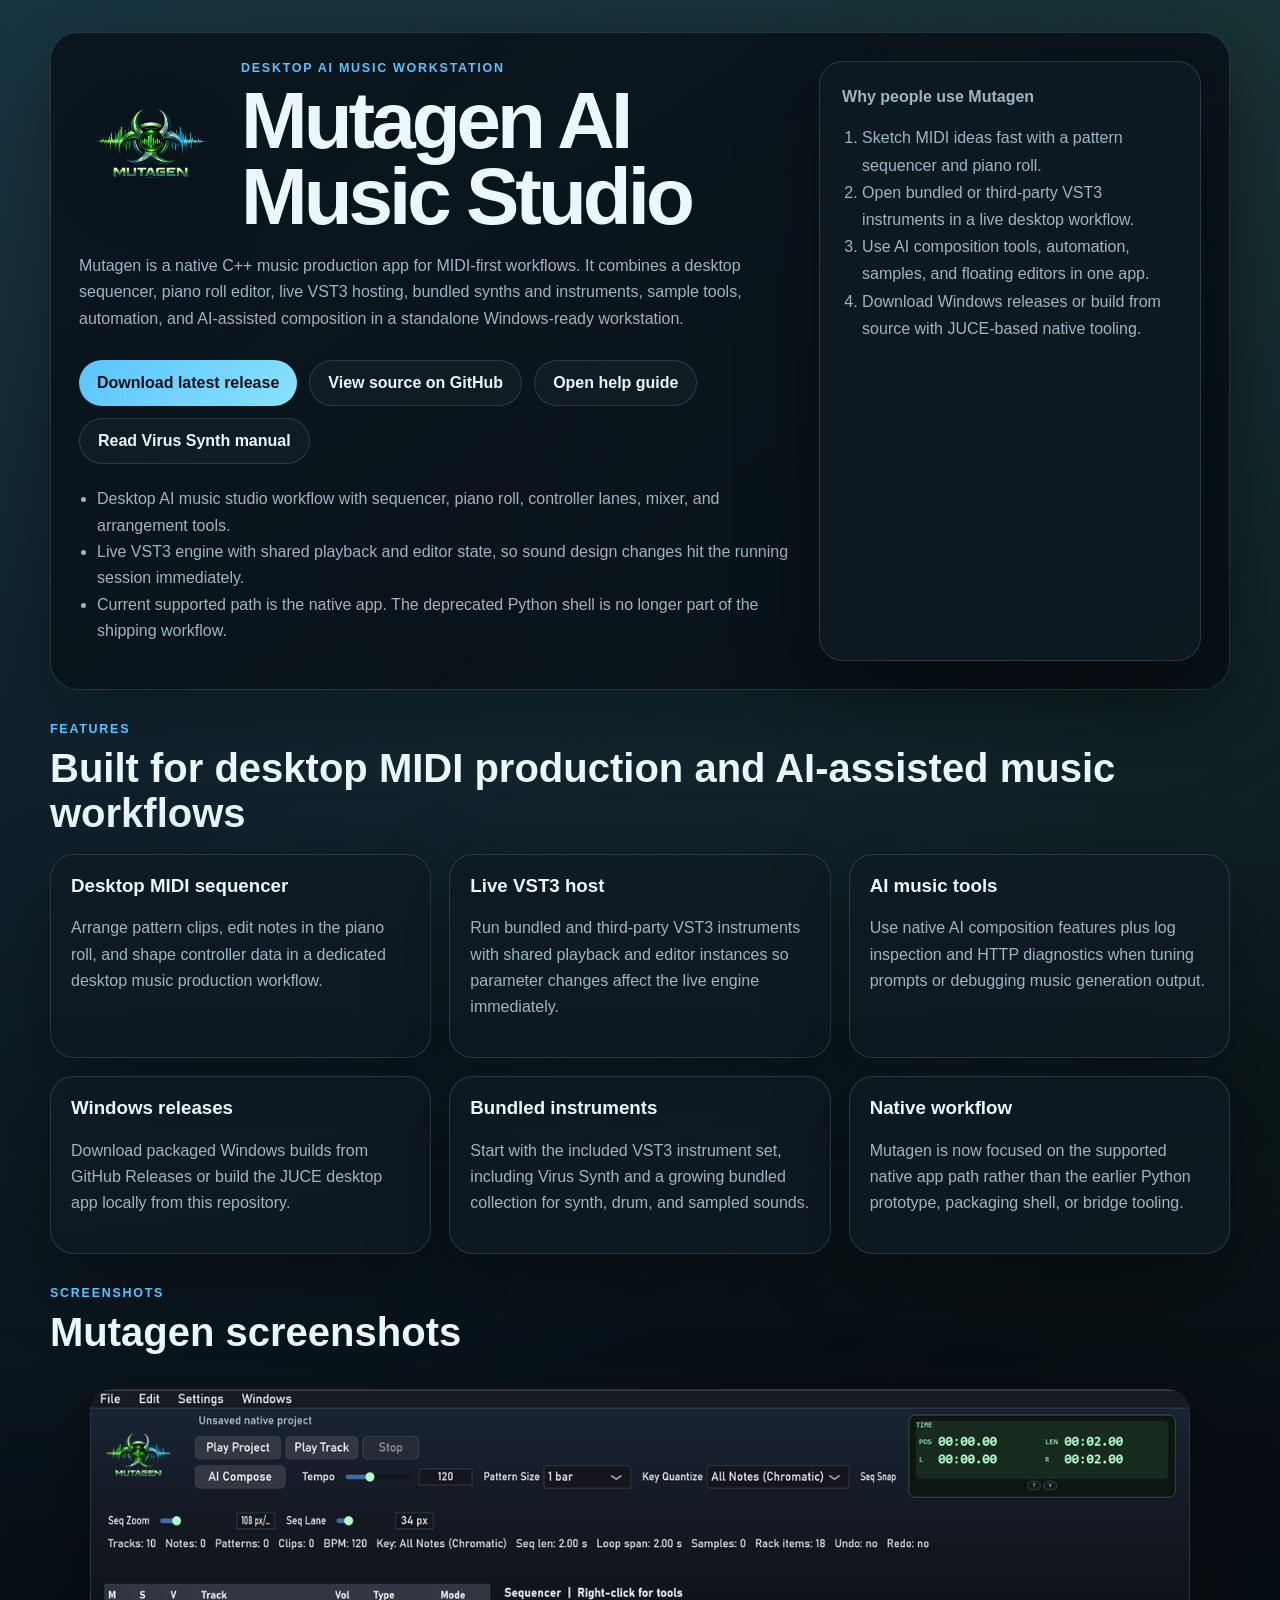
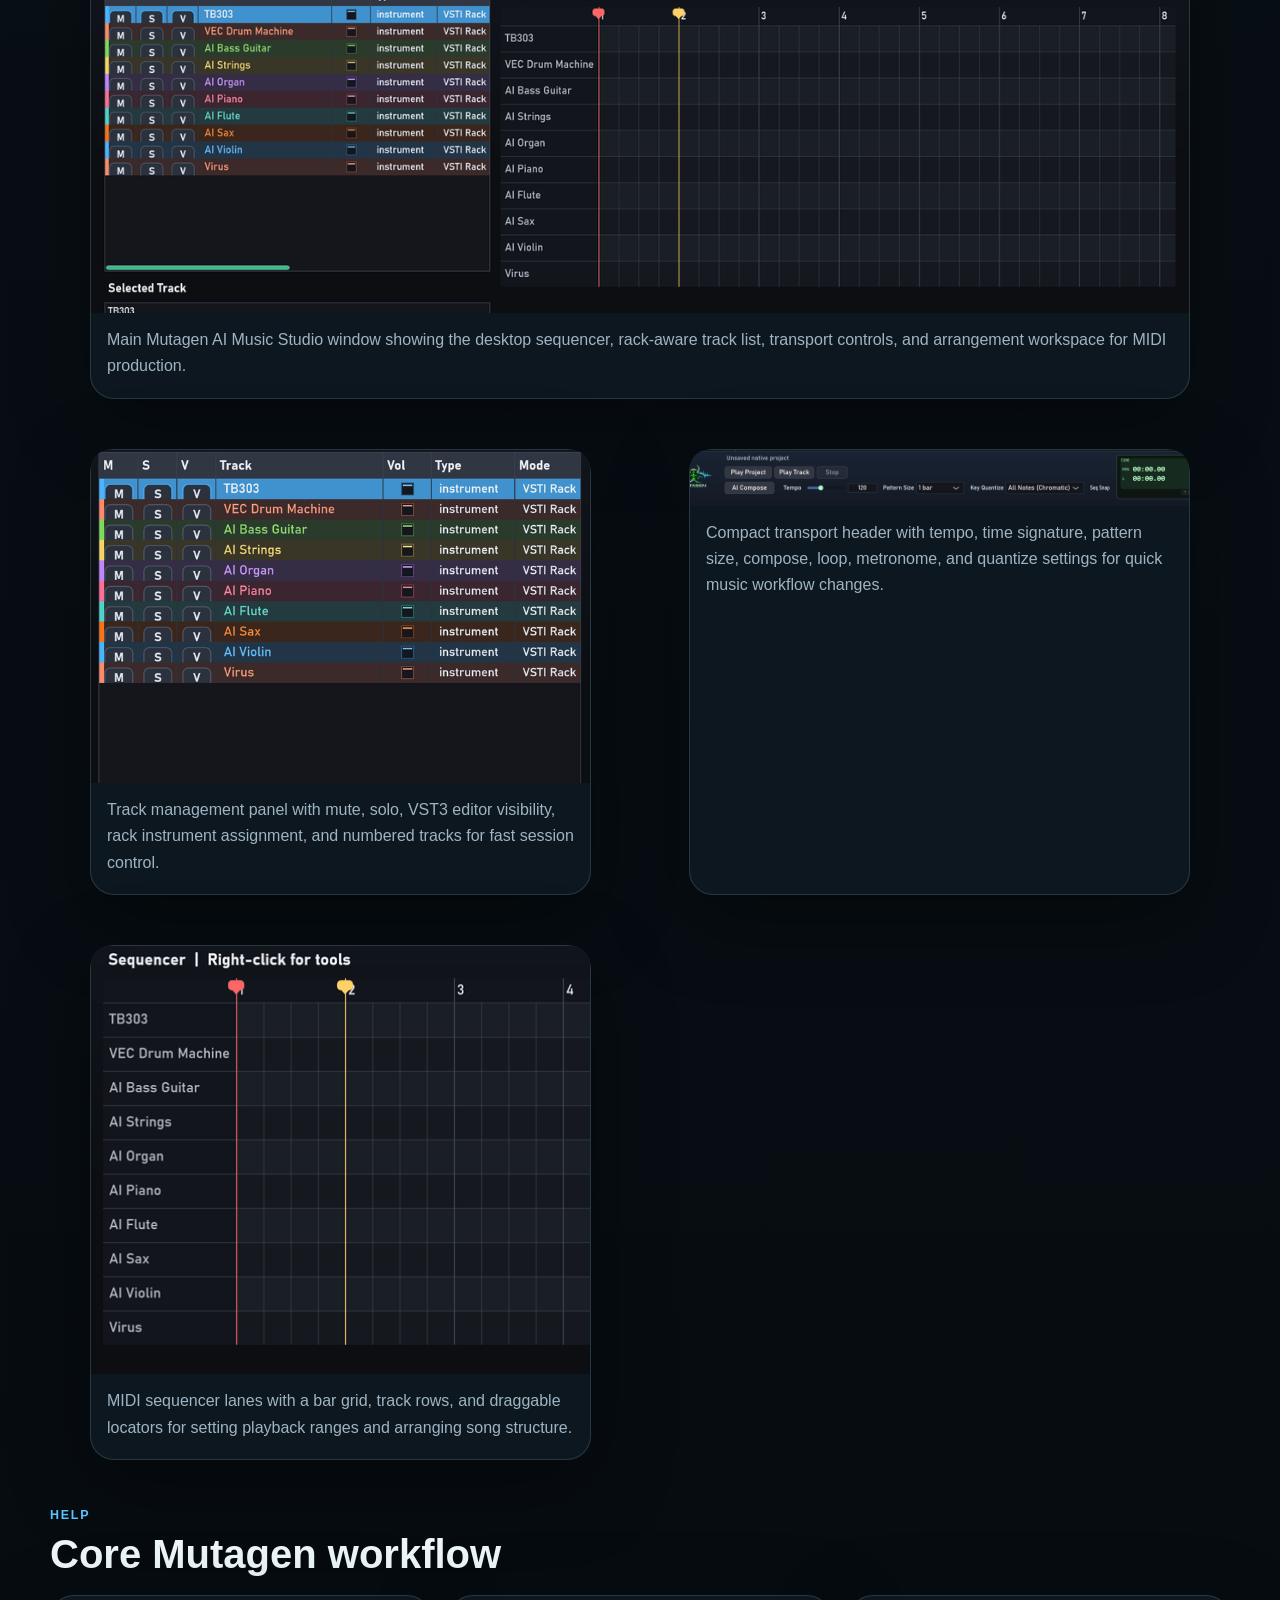
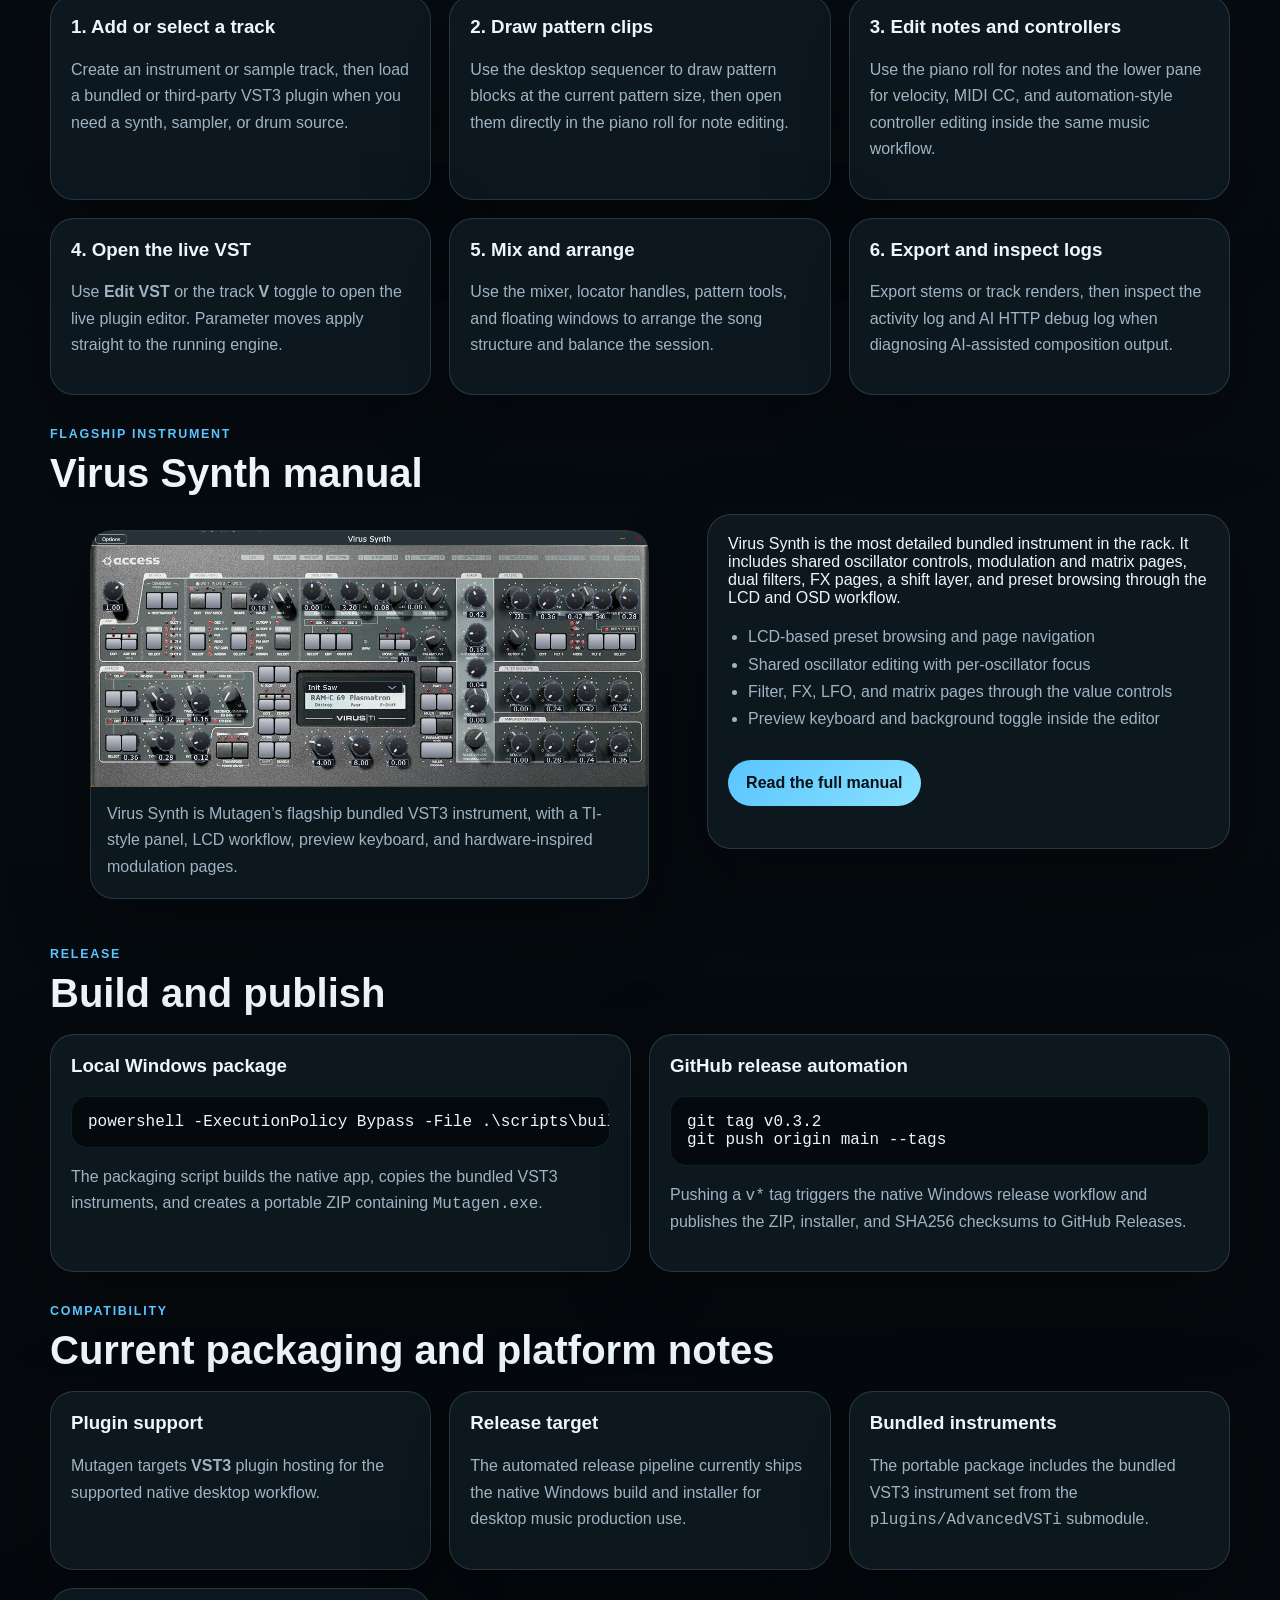
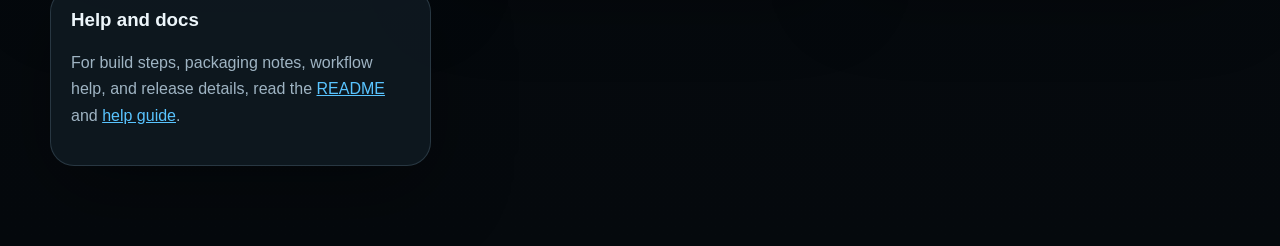
==== commit 70a189d1: "Improve SEO copy and refresh site screenshots" ====
--- a/docs/index.html
+++ b/docs/index.html
@@ -137,8 +137,8 @@
               <figcaption>Compact transport header with tempo, time signature, pattern size, compose, loop, metronome, and quantize settings for quick music workflow changes.</figcaption>
             </figure>
             <figure class="shot">
-              <img src="assets/screenshots/sequencer-view.png" alt="Mutagen MIDI sequencer lanes with pattern clips, bar grid, and draggable playback locators" />
-              <figcaption>MIDI sequencer lanes with pattern clips, a bar grid, and draggable locators for arranging loops, sections, and playback ranges.</figcaption>
+              <img src="assets/screenshots/sequencer-view.png" alt="Mutagen MIDI sequencer lanes with bar grid, track rows, and draggable playback locators" />
+              <figcaption>MIDI sequencer lanes with a bar grid, track rows, and draggable locators for setting playback ranges and arranging song structure.</figcaption>
             </figure>
           </div>
         </section>
